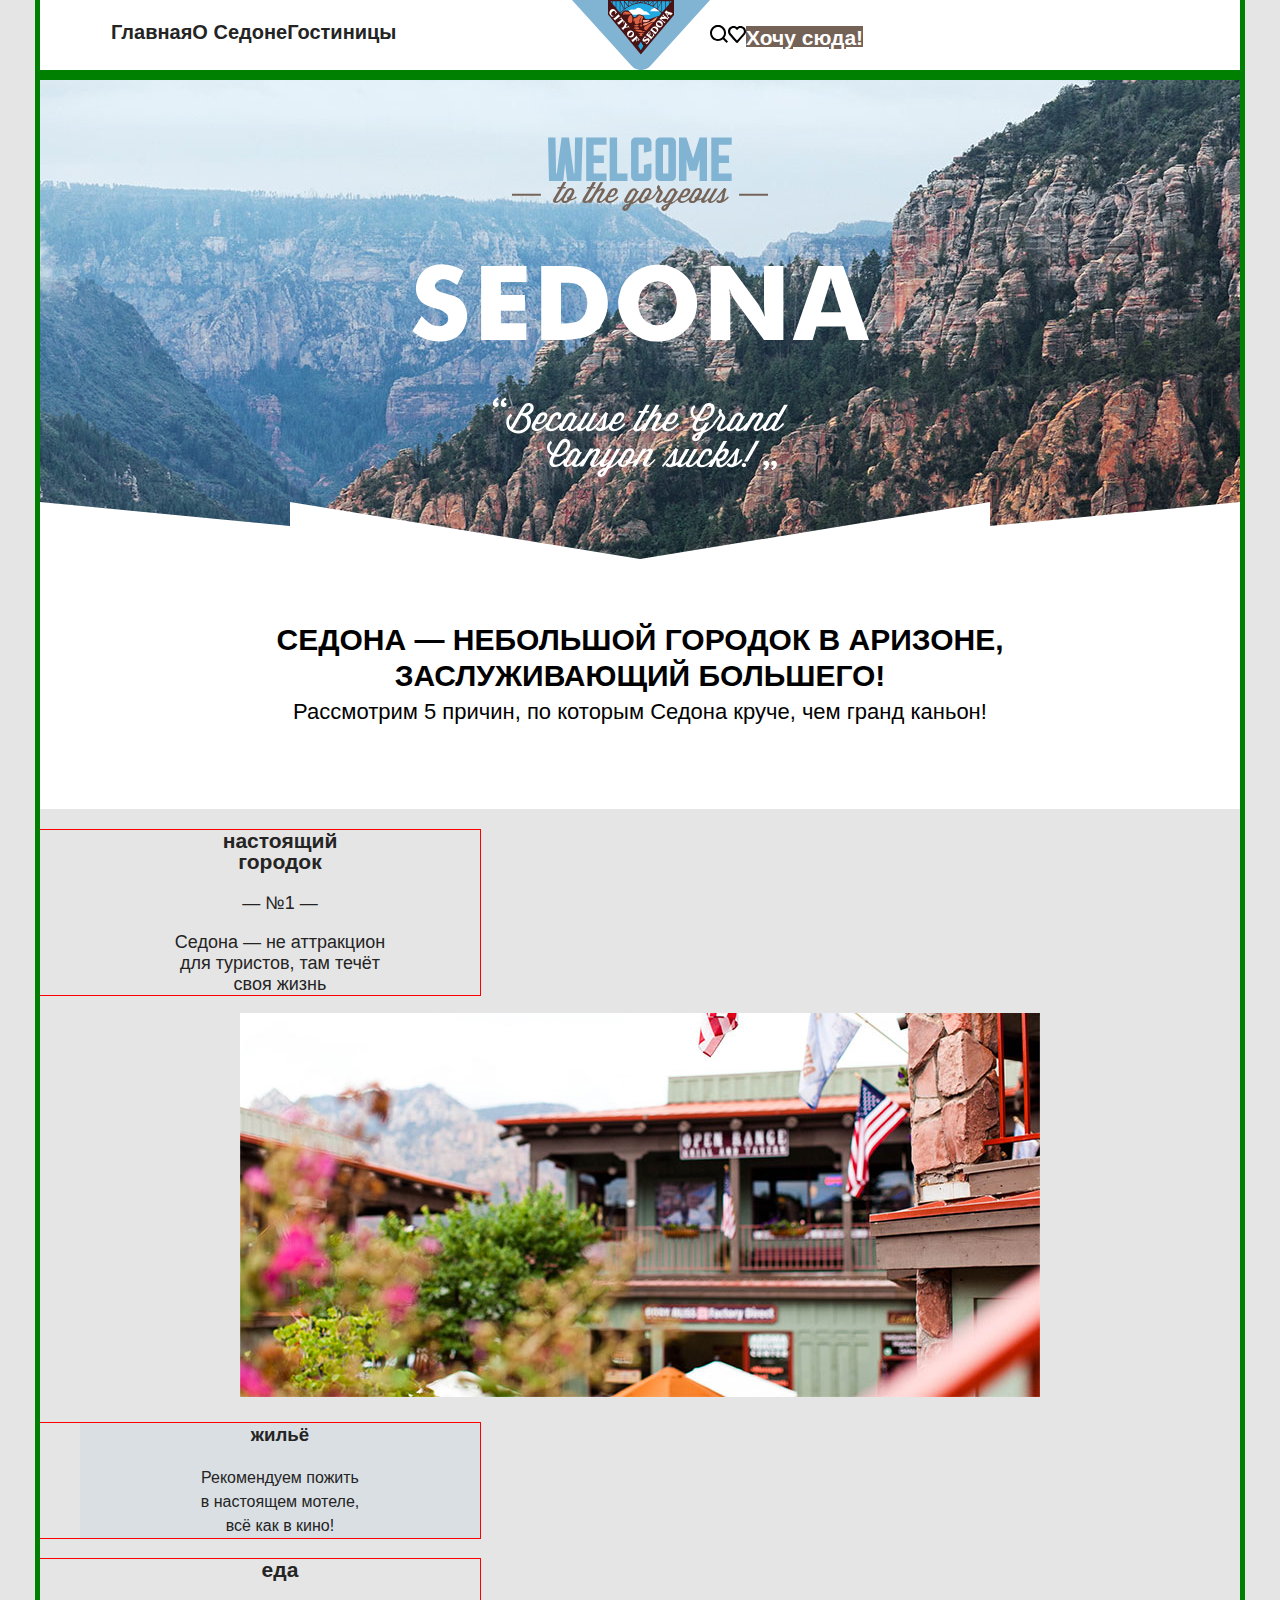
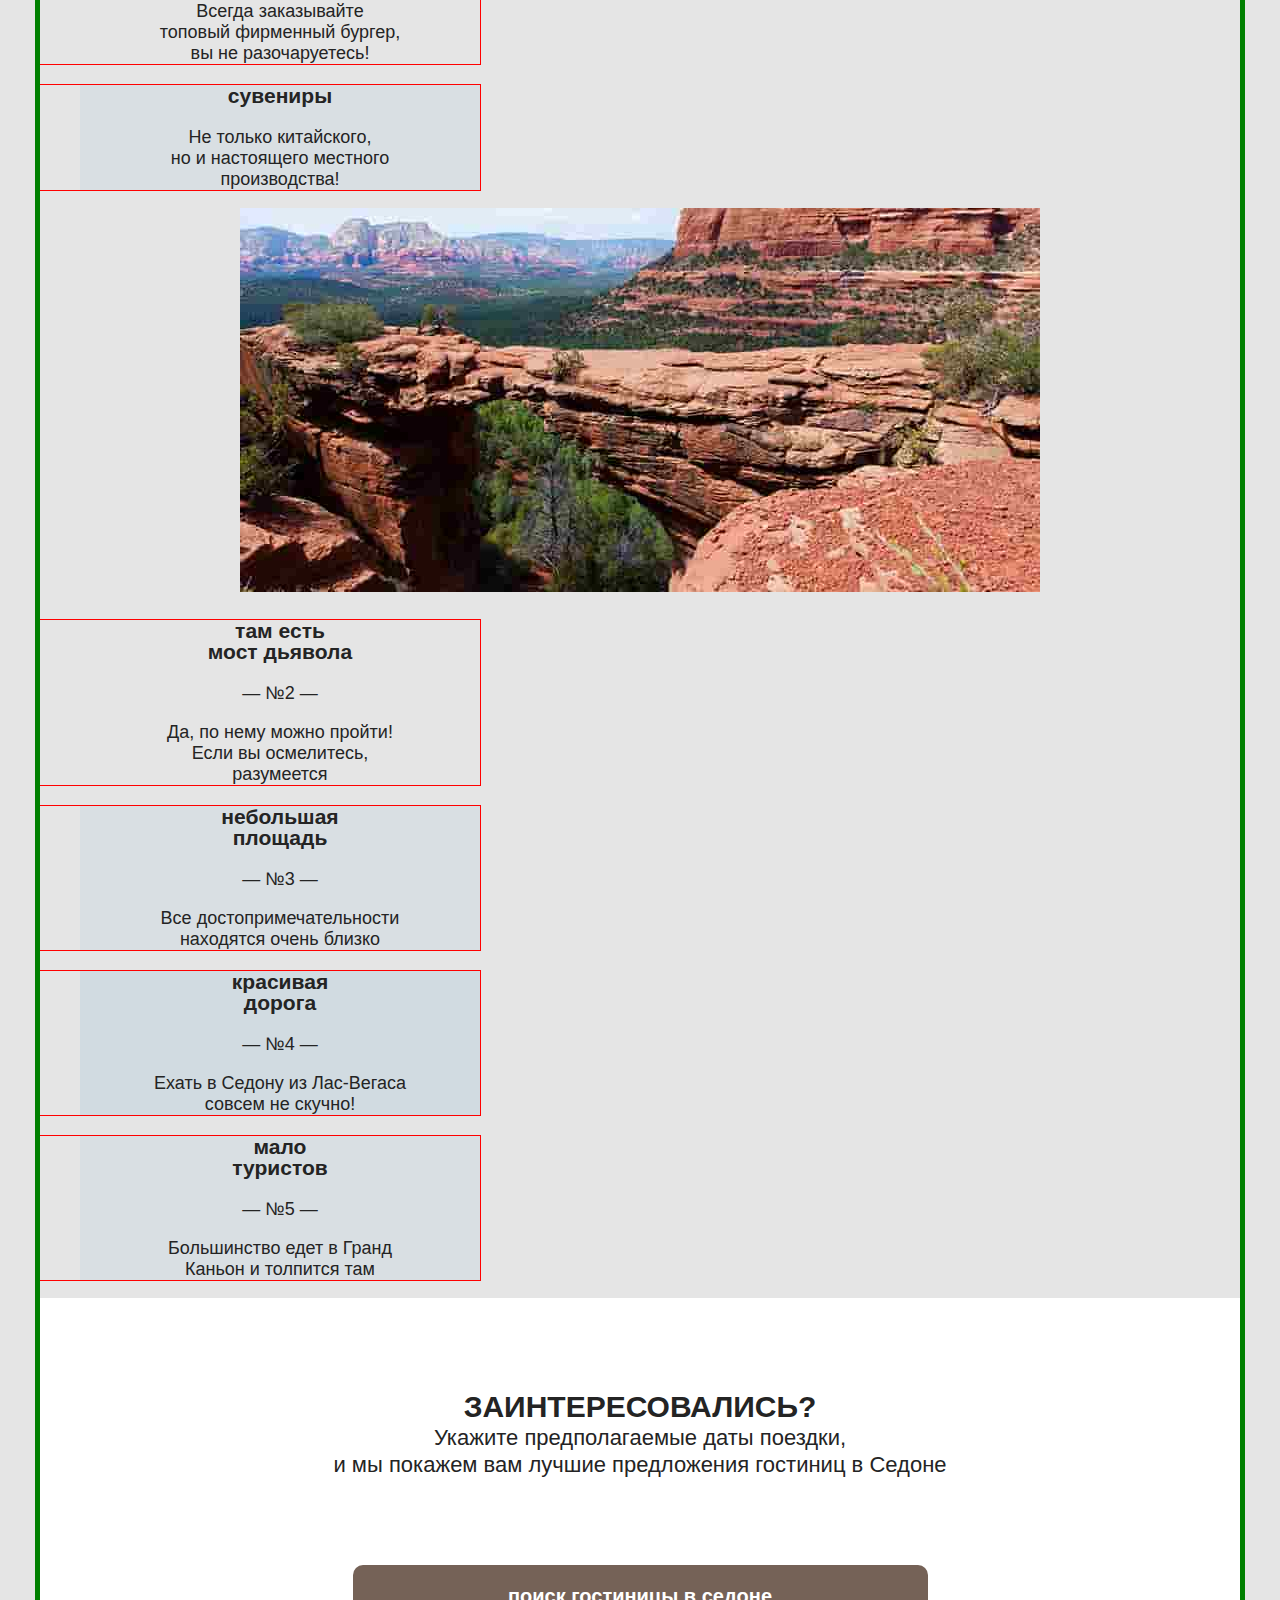
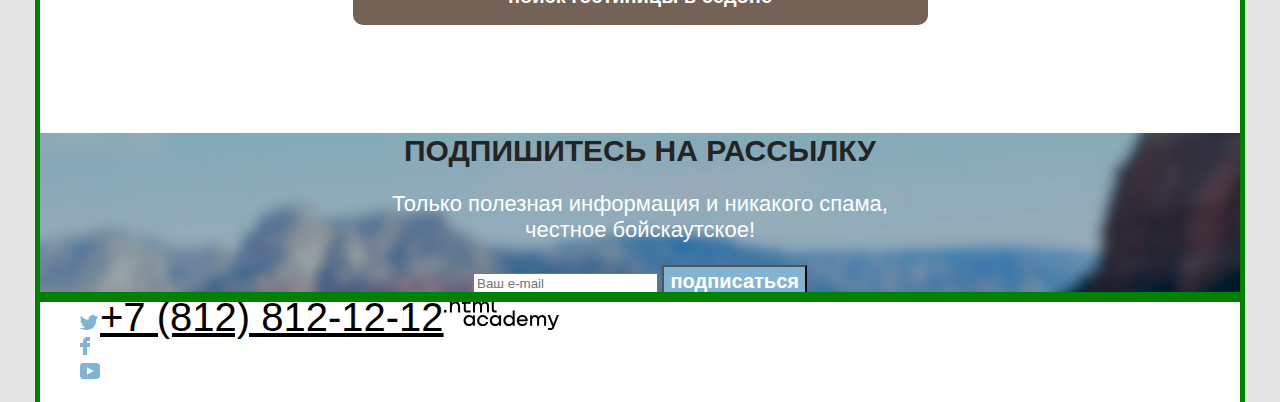
==== index.html @ ffe36593 "исправил замечания, новые вопросы появились" ====
<!DOCTYPE html>
<html lang="ru">
  <head>
    <meta charset="utf-8">
    <title>HTML Academy: Седона</title>
	<link rel="stylesheet" href="styles/styles.css">
  </head>
  <body>
  <div class="wrapper">
    <header class="page-header">
	   <nav class="navigation">
	     <ul class="navigation-list">
		   <li class="navigation-item">
		     <a class="navigation-link navigation-linkcurrent">Главная</a>
		   </li>
		   <li class="navigation-item">
		     <a class="navigation-link" href="#">О Седоне</a>
		   </li>
		   <li class="navigation-item">
		     <a class="navigation-link" href="hotels.html">Гостиницы</a>
		   </li>
		 </ul>
	   
	     <a href="#"><img class="logo" src="images/logo.svg" width="138" height="70" alt="Лотип города Седона"></a><!--логотип-->
	   
	     <ul class="navigation-user">
		   <li class="navigation-item">
		     <a class="navigation-link" href="#">
			   <span class="visuality-hidden">
			     Поиск
			   </span>
               <img src="images/search.svg" width="18" height="18" alt="поиск">			   
			 </a>
		   </li>
		   <li class="navigation-item">
		     <a class="navigation-link" href="#">
			   <span class="visuality-hidden">
			     В избранное
			   </span>
               <img src="images/favourites.svg" width="18" height="17" alt="в избранное">			   
			 </a>
		   </li>
		   <li class="navigation-item ">
		     <a class="button button-nav" href="#">Хочу сюда!</a>
		   </li>
		 </ul>
	   </nav>
	</header>
	</div> 
    <main class="main-index">
	<div class="wrapper">
	
	<h1 class="visuality-hidden">Седона: Достопримечательности, преимущества и условия жизни в городе</h1> 
	
	 <section class="invitation-to-sedona">
	   <h2 class="visuality-hidden">Приглашение</h2>
	   <img class="invitation" src="images/welcome-1.svg" width="188" height="45" alt="">
	   <img class="invitation" src="images/welcome-2.svg" width="256" height="29" alt="">
	   <img class="invitation" src="images/welcome-3.svg" width="457" height="213" alt="">
	   <img class="invitation" src="images/welcome-4.svg" width="1200" height="57" alt="">
	 </section>
	 
	<article class="sedona-info">
	  <h2 class="visuality-hidden">Всё о Седоне</h2>
	  <header class="article-header">
	   <span class="upper-text">Седона — небольшой городок в Аризоне,<br>заслуживающий большего!<br></span>
	   <span class="bottom-text">Рассмотрим 5 причин, по которым Седона круче, чем гранд каньон!</span>
	  </header>  
	   
	   <section class="sedona-info">
	   
	   
	     <ul class="sedona-info-list">
	       <li class="sedona-info-item">
		     <h3 class="sedona-info-title">настоящий<br>городок</h3>
		     <span class="advantages-number">
		       — №1 —
		     </span>
		     <p class="sedona-info-description">
		       Седона — не аттракцион<br> для туристов, там течёт<br>своя жизнь 
		     </p>
		   </li>
		 </ul>
	   
	   <img class="img-main" src="images/sedona-town.jpg" width="800" height="384" alt="Кафе в городке">
       
		 <ul class="sedona-info-list">
		   <li class="sedona-info-iten background-1">
		     <h3 class="sedona-info-title">жильё</h3>
		     <p class="sedona-info-description">
		       Рекомендуем пожить<br> в настоящем мотеле,<br> всё как в кино!
		     </p>
		   </li>
		 </ul>
		 <ul class="sedona-info-list">
		   <li class="sedona-info-item">
		     <h3 class="sedona-info-title">еда</h3>
		     <p class="sedona-info-description">
		       Всегда заказывайте<br> топовый фирменный бургер,<br> вы не разочаруетесь!
		     </p>
		   </li>
	   </ul>
       <ul class="sedona-info-list">	   
		   <li class="sedona-info-item background-1">
		     <h3 class="sedona-info-title">сувениры</h3>
		     <p class="sedona-info-description">
		      Не только китайского,<br>но и настоящего местного<br> производства!  
		     </p>
		   </li>
		</ul>
		
	     <img class="img-main" src="images/bridge.jpg" width="800" height="384" alt="Мост дьявола">
		 
         <ul class="sedona-info-list width-foto">	   
           <li class="sedona-info-item">
		     <h3 class="sedona-info-title">там есть<br>мост дьявола</h3>
		     <span class="advantages-number">
		       — №2 —
		     </span>
		     <p class="sedona-info-description">
		       Да, по нему можно пройти!<br> Если вы осмелитесь,<br> разумеется
		     </p>
		   </li>
		</ul>
        <ul class="sedona-info-list">		
           <li class="sedona-info-item background-1">
		     <h3 class="sedona-info-title">небольшая<br>площадь</h3>
		     <span class="advantages-number">
		       — №3 —
		     </span>
		     <p class="sedona-info-description">
		       Все достопримечательности<br> находятся очень близко
		     </p>
		   </li>
		</ul>
        <ul class="sedona-info-list">		
           <li class="sedona-info-item background-2">
		     <h3 class="sedona-info-title">красивая<br>дорога</h3>
		     <span class="advantages-number">
		       — №4 —
		     </span>
		     <p class="sedona-info-description">
		       Ехать в Седону из Лас-Вегаса<br> совсем не скучно!
		     </p>
		   </li>
		</ul> 
        <ul class="sedona-info-list">		
           <li class="sedona-info-item background-1">
		     <h3 class="sedona-info-title">мало<br>туристов</h3>
		     <span class="advantages-number">
		       — №5 —
		     </span>
		     <p class="sedona-info-description">
		       Большинство едет в Гранд<br> Каньон и толпится там
		     </p>
		   </li>
	     </ul>
	   </section>
	</article> 
	
	 <section class="hotels">
	    <h2 class="visuality-hidden">Гостиницы</h2>
		<span class="hotels-title upper-text">заинтересовались?<br></span>
		<span class="hotels-description">
		  Укажите предполагаемые даты поездки,<br>и мы покажем вам лучшие предложения гостиниц в Седоне
        </span>
		<a class="button button-hotels" href="hotels.html">поиск гостиницы в седоне</a>
      </section>
	  
      <section class="mailing">
	    <h2 class="visuality-hidden">Предложение рассылки</h2>
		<span class="upper-text">подпишитесь на рассылку</span>
		<p class="bottom-text-mailing">
		  Только полезная информация и никакого спама,<br>честное бойскаутское!
        </p>
		  <form class="e-mail" action="https://echo.htmlacademy,ru/" method="post">
		    <input type="email" name="mail" placeholder="Ваш e-mail">
			<button class="button button-mailing" type="submit">подписаться</button>
		  </form>
      </section>
	</div>  
	</main>
	<div class="wrapper">
	<footer class="page-footer">
	
	  <section class="footer-social">
	    <h2 class="visuality-hidden">Социальные сети</h2>
	    <ul class="footer-social-list">
		  <li class="footer-social-item">
		    <a class="button-social" href="#">
			  <span class="visuality-hidden">Твиттер</span>
			  <img src="images/icon-twitter.svg" width="18" height="15" alt="логотип твиттер">
			</a>
		  <li class="footer-social-item">
		    <a class="button-social" href="#">
			  <span class="visuality-hidden">Фейсбук</span>
			  <img src="images/icon-fasebook.svg" width="10" height="18" alt="логотип твиттер">
			</a>
		  <li class="footer-social-item">
		    <a class="button-social" href="#">
			  <span class="visuality-hidden">Ютюб</span>
			  <img src="images/icon-youtube.svg" width="20" height="16" alt="логотип ютюб">
			</a>
		  </li>
		</ul>
	  </section>
	  
	  <section class="footer-contacts">
	  <h2 class="visuality-hidden">Контактный телефон</h2>
	    <address class="footer-contacts-phonee">
          <a class="contact-tel" href="tel:+78128121212">+7 (812) 812-12-12</a>
        </address> 		  
	  </section>
	  
	  <section class="footer-logo">
	    <h2 class="visuality-hidden">Разработчик сайта</h2>
		<a class="htmlacademy-link" href="https://htmlacademy.ru">
          <img class="footer-logo" src="images/icon-htmlacademy.svg" width="115" height="33" alt="логотип разработчика сайта">
       </a> 		  
	  </section>
	</footer>
	</div>
  </body>
</html>
---- styles/styles.css ----
@font-face {
  font-family: "PT Sans";
  font-style: normal;
  font-weight: 400;
  src: url("fonts/pt-sans-regular.woff2") format("woff2");
  font-display: swap;
}

@font-face {
  font-family: "PT Sans";
  font-style: normal;
  font-weight: 700;
  src: url("fonts/pt-sans-bold.woff2") format("woff2");
  font-display: swap;
}

@font-face {
  font-family: "PT Sans";
  font-style: italic;
  font-weight: 400;
  src: url("fonts/pt-sans-italic.woff2") format("woff2");
}

@font-face {
  font-family: "PT Sans";
  font-style: italic;
  font-weight: 700;
  src: url("fonts/pt-sans-bold-italic.woff2") format("woff2");
  font-display: swap;
}

/* PT Sans Narrow */
@font-face {
  font-family: "PT Sans Narrow";
  font-style: normal;
  font-weight: 700;
  src: url("fonts/pt-sans-narrow-bold.woff2") format("woff2");
  font-display: swap;
}

body {
  margin: 0;	
  font-family: "PT Sans", sans-serif;
  font-size: 16px;
  line-height: 24px;
  color: #242424;
  background-color: #E5E5E5;
}
.visuality-hidden {
	position: absolute;
	width: 1px;
	height: 1px;
	margin: -1px;
	padding: 0;
	border: 0;
	clip: rect(0 0 0 0);
	overflow: hidden;
}
.wrapper {
	width: 1200px;
	margin: 0 auto;
	outline: 5px solid green;
}
.button {
	color: #ffffff;
	background-color: #756257;
	font-weight: 700;
}
.button-nav {
	font-size: 21px;
	line-height: 21px;
	background-color: #756257;
	}
.button-hotels {
	font-size: 20px;
	line-height: 36px;
	background-color: #756257;
	display: block;
	width: 575px;
	height: 30px;
	padding-top: 13px;
	padding-bottom: 17px;
	margin: 0 auto;
	margin-top: 86px;
	text-decoration: none;
	border-radius: 10px;
	
}
.button-mailing {
	font-size: 20px;
	line-height: 26px;
	background-color: #83B3D3;
}
ul {
	list-style: none;/*это пока временно*/
}
/*хедер*/
.page-header  {
	background-color: #ffffff;
}
.navigation {
	display: flex;
	max-width: 1200px;
	margin: 0 auto;
}
.navigation-list {
	width: 310px;
	margin: 0;
	padding: 0;
	display: flex;
	padding-top: 19px;
	padding-bottom: 20px;
	margin-left: 71px;
}
.navigation-user {
	width: 275px;
	margin: 0;
	padding: 0;
	display: flex;
	padding-top: 23px;
	padding-bottom: 24px;
	margin-right: 72px;/*всё равно реакции нет*/
}
.navigation-link {  /* на эти стили нет реакции??! */         
	display: block;
	font-size: 20px;
	line-height: 26px;
	font-weight: 700;
	color: inherit;
	text-decoration: none;
}
.logo {
	display: block;
	margin-left: 151px;
}

/*main-index*/
.invitation {
	display: block;
	margin: 0 auto;
}
.article-header {
	background-color: #ffffff;
	color: #000000;
	padding-bottom: 79px;
	padding-top: 63px;
}

.index,
 .page-footer {
	background-color: #ffffff;
}
.upper-text {
	font-size: 30px;
	line-height: 36px;
	font-weight: 700;
	text-transform: uppercase;
}
.bottom-text {
	font-size: 22px;
	line-height: 36px;
}
.invitation-to-sedona {
	width:1200px;
	padding-top: 51px;
	background-image: url("../images/welcome-background.jpg");
	background-size: 1200px 485px;
	background-repeat: no-repeat;
}
.invitation-to-sedona img:first-child {
	margin-top: 51px;
}
.invitation-to-sedona img:nth-child(2) {
	margin-top: 11px;
}

.invitation-to-sedona img:nth-child(3) {
	margin-bottom: 53px;
}

.invitation-to-sedona img:last-child {
	margin-top: 25px;
}

.sedona-info,
.hotels,
.mailing {
	text-align: center;
}
/*преимущества*/
.sedona-info-list {
	width: 400px;
	outline: 1px solid red;
}
.with-foto	{
	color: #ffffff;
	background-color: #83B3D3;
}
.background-1 {
	background-color: rgba(131, 179, 211, 0.12);
}
.background-2 {
	background-color: rgba(131, 179, 211, 0.2);
}
.sedona-info-item {
	font-size: 18px;
	line-height: 21px;
}
.sedona-info-list {
	width: 400px;
}
.hotels {
	background-color: #ffffff;
	padding-top: 91px;
	padding-bottom: 108px;
}

/*вторая страницв    -  гостиницы*/

.page-header {
	font-size: 24px;
	line-height: 28px;
	font-weight: 700;
}
.hotels-description {
	font-size: 22px;
	line-height: 26px;
}
.button-hotels {
	font-size: 20px;
	line-height: 36px;
	color: #ffffff;
}
.bottom-text-mailing {
	font-size: 22px;
	line-height: 26px;
	color: #ffffff;
}
.mailing {
	background-image: url("../images/nature.jpg");
	background-size: 1200px auto;
	background-repeat: no-repeat;
}

/*main-hotels*/
.main-hotels {
	background-color: #ffffff;
}
.choice {
	color: #ffffff;
	background-image: url("../images/hotels-background.jpg");
	background-size: 100%;
	background-repeat: no-repeat;
}
.page-title-hotels {
	font-size: 60px;
	line-height: 77px;
	font-weight: 700;
}
.breadrumbs-link {
	font-size: 16px;
	line-height: 21px;
	color: inherit;
}

/*футер*/

.page-footer {
	display: flex;
	margin: 0 auto;
	outline: 1px solid red;
	box-sizing: border-box;
}

.footer-contacts-phonee {
	font-size: 40px;
	line-height: 40px;
	font-style: normal;
}
.contact-tel {
	color: #000000;
}
.breadrumbs-text {
	font-size: 16px;
	line-height: 21px;
}
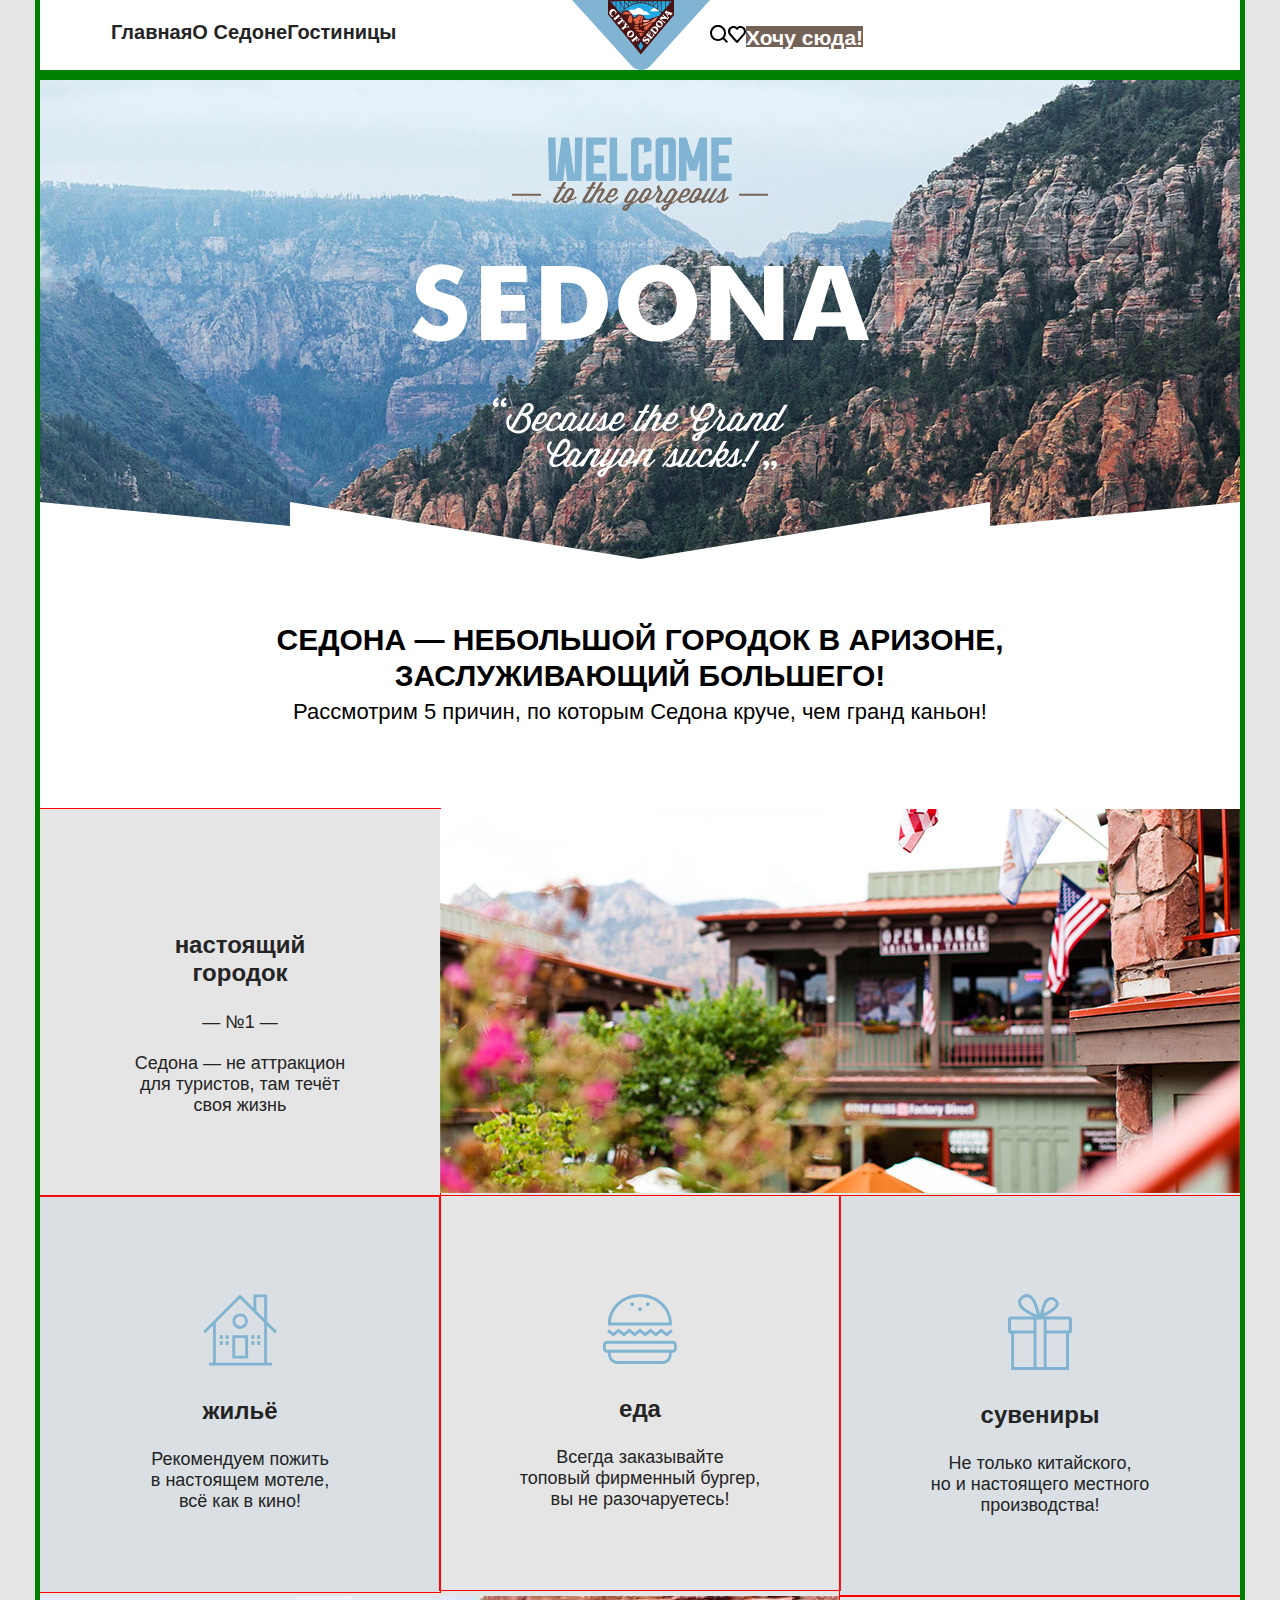
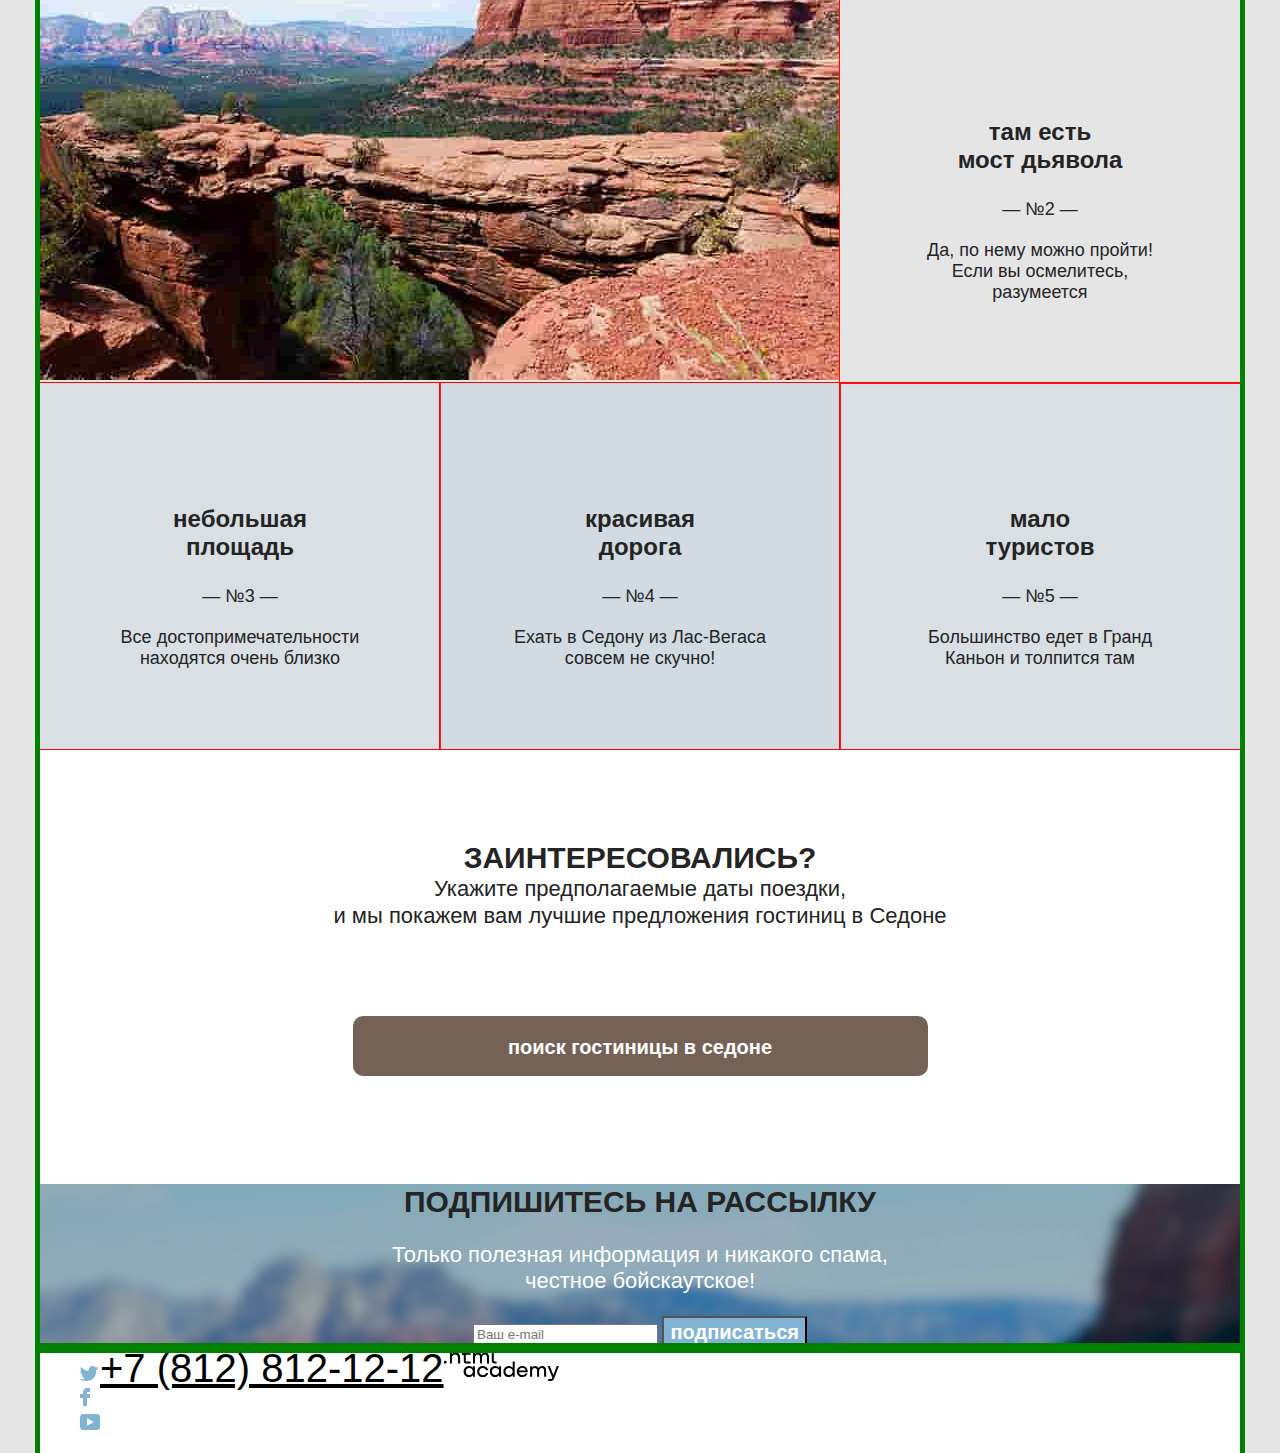
==== commit faf1f681: "статья о Седоне закончил" ====
--- a/index.html
+++ b/index.html
@@ -60,7 +60,7 @@
 	   <img class="invitation" src="images/welcome-4.svg" width="1200" height="57" alt="">
 	 </section>
 	 
-	<article class="sedona-info">
+	<article class="sedona">
 	  <h2 class="visuality-hidden">Всё о Седоне</h2>
 	  <header class="article-header">
 	   <span class="upper-text">Седона — небольшой городок в Аризоне,<br>заслуживающий большего!<br></span>
@@ -85,7 +85,8 @@
 	   <img class="img-main" src="images/sedona-town.jpg" width="800" height="384" alt="Кафе в городке">
        
 		 <ul class="sedona-info-list">
-		   <li class="sedona-info-iten background-1">
+		   <li class="sedona-info-item background-1">
+		   <img src="images/housing.svg" width="74" height="72" alt="жильё">
 		     <h3 class="sedona-info-title">жильё</h3>
 		     <p class="sedona-info-description">
 		       Рекомендуем пожить<br> в настоящем мотеле,<br> всё как в кино!
@@ -94,6 +95,7 @@
 		 </ul>
 		 <ul class="sedona-info-list">
 		   <li class="sedona-info-item">
+		   <img src="images/meal.svg" width="74" height="70" alt="еда">
 		     <h3 class="sedona-info-title">еда</h3>
 		     <p class="sedona-info-description">
 		       Всегда заказывайте<br> топовый фирменный бургер,<br> вы не разочаруетесь!
@@ -102,6 +104,7 @@
 	   </ul>
        <ul class="sedona-info-list">	   
 		   <li class="sedona-info-item background-1">
+		   <img src="images/souvenirs.svg" width="64" height="76" alt="сувениры">
 		     <h3 class="sedona-info-title">сувениры</h3>
 		     <p class="sedona-info-description">
 		      Не только китайского,<br>но и настоящего местного<br> производства!  
--- a/styles/styles.css
+++ b/styles/styles.css
@@ -181,17 +181,24 @@
 .invitation-to-sedona img:last-child {
 	margin-top: 25px;
 }
-
+.sedona-info {
+	display: flex;
+	flex-wrap: wrap;
+}
+.sedona-info-list {
+	padding: 0;
+	margin: 0;
+}
+i.img-main {
+	display: block;
+}
+.sedona,
 .sedona-info,
 .hotels,
 .mailing {
 	text-align: center;
 }
 /*преимущества*/
-.sedona-info-list {
-	width: 400px;
-	outline: 1px solid red;
-}
 .with-foto	{
 	color: #ffffff;
 	background-color: #83B3D3;
@@ -203,11 +210,21 @@
 	background-color: rgba(131, 179, 211, 0.2);
 }
 .sedona-info-item {
+	width: 400px;
+	padding-top: 98px;
+	padding-bottom: 62px;
+	outline: 1px solid red;
+}
+.sedona-info-title {
+	font-weight: 700;
+	font-size: 24px;
+	line-height: 28px;
+}
+.sedona-info-description, 
+.advantages-number {
+	font-weight: 400;
 	font-size: 18px;
 	line-height: 21px;
-}
-.sedona-info-list {
-	width: 400px;
 }
 .hotels {
 	background-color: #ffffff;
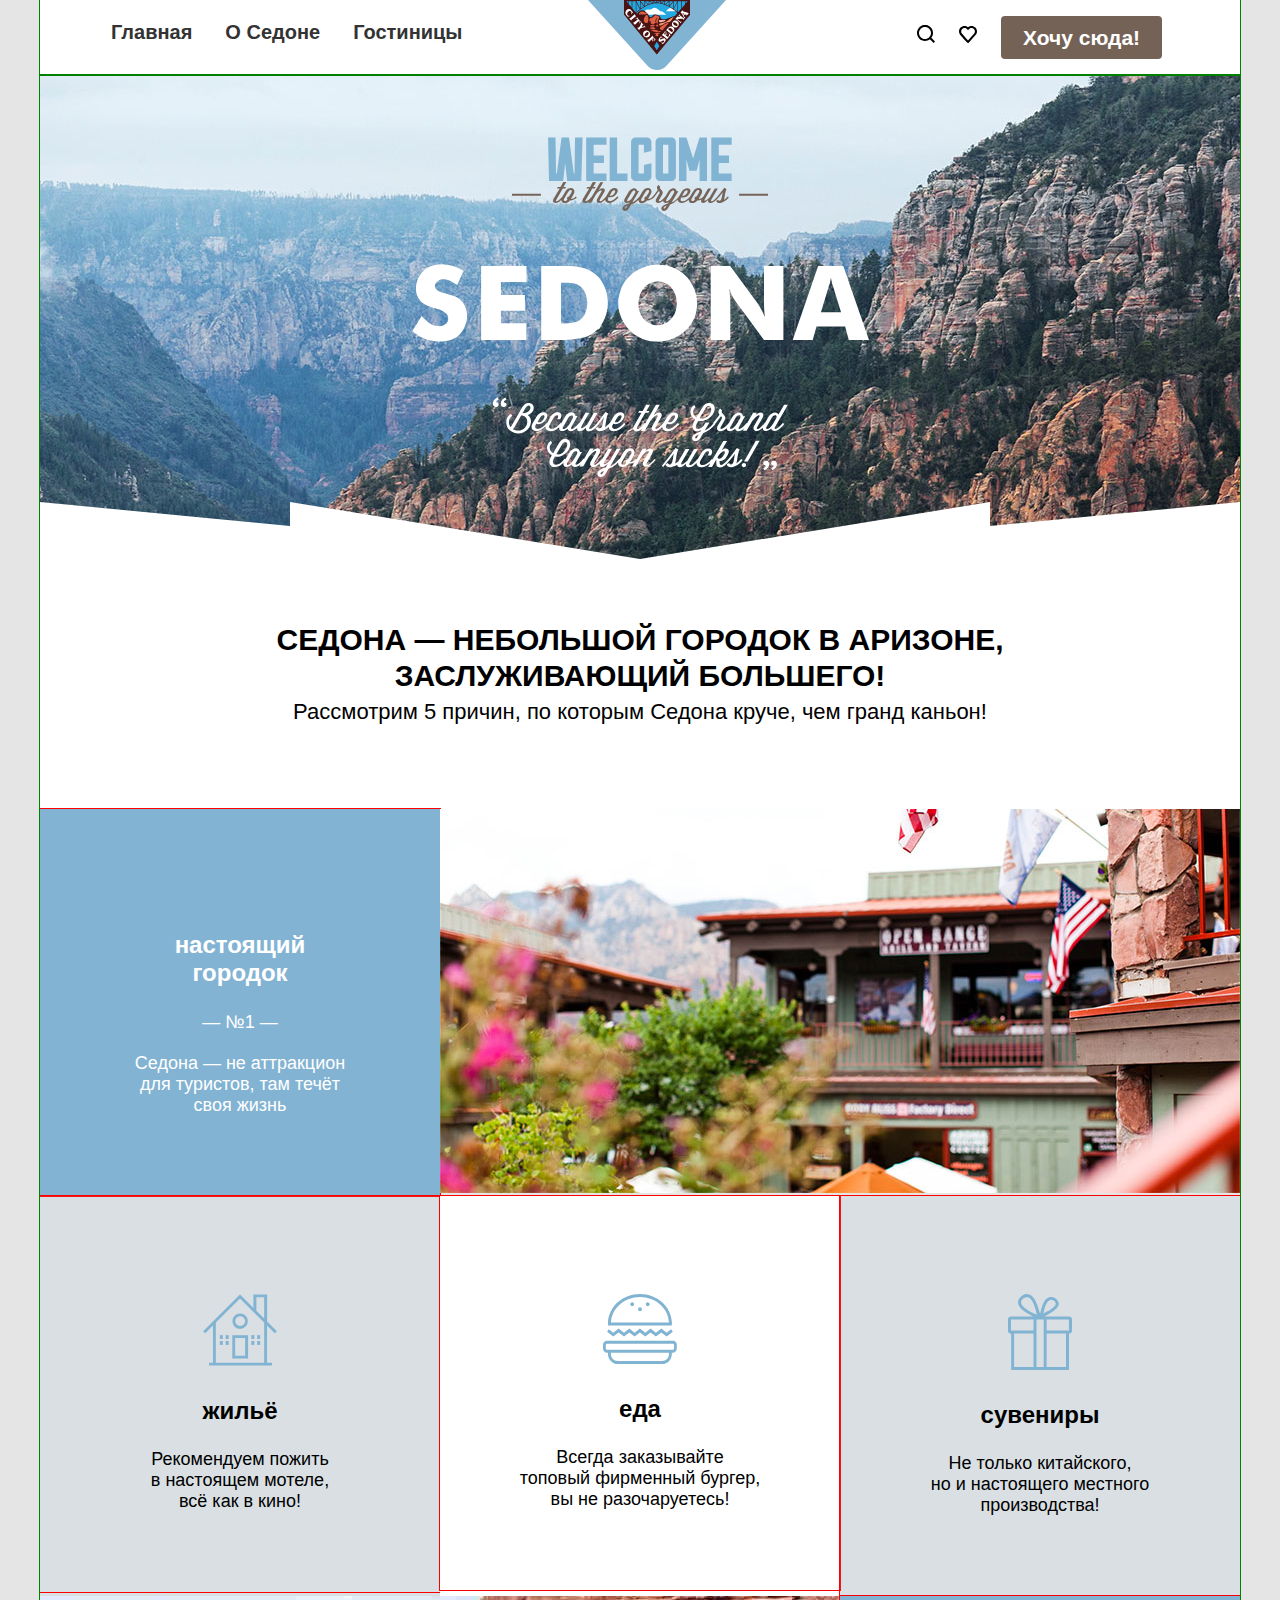
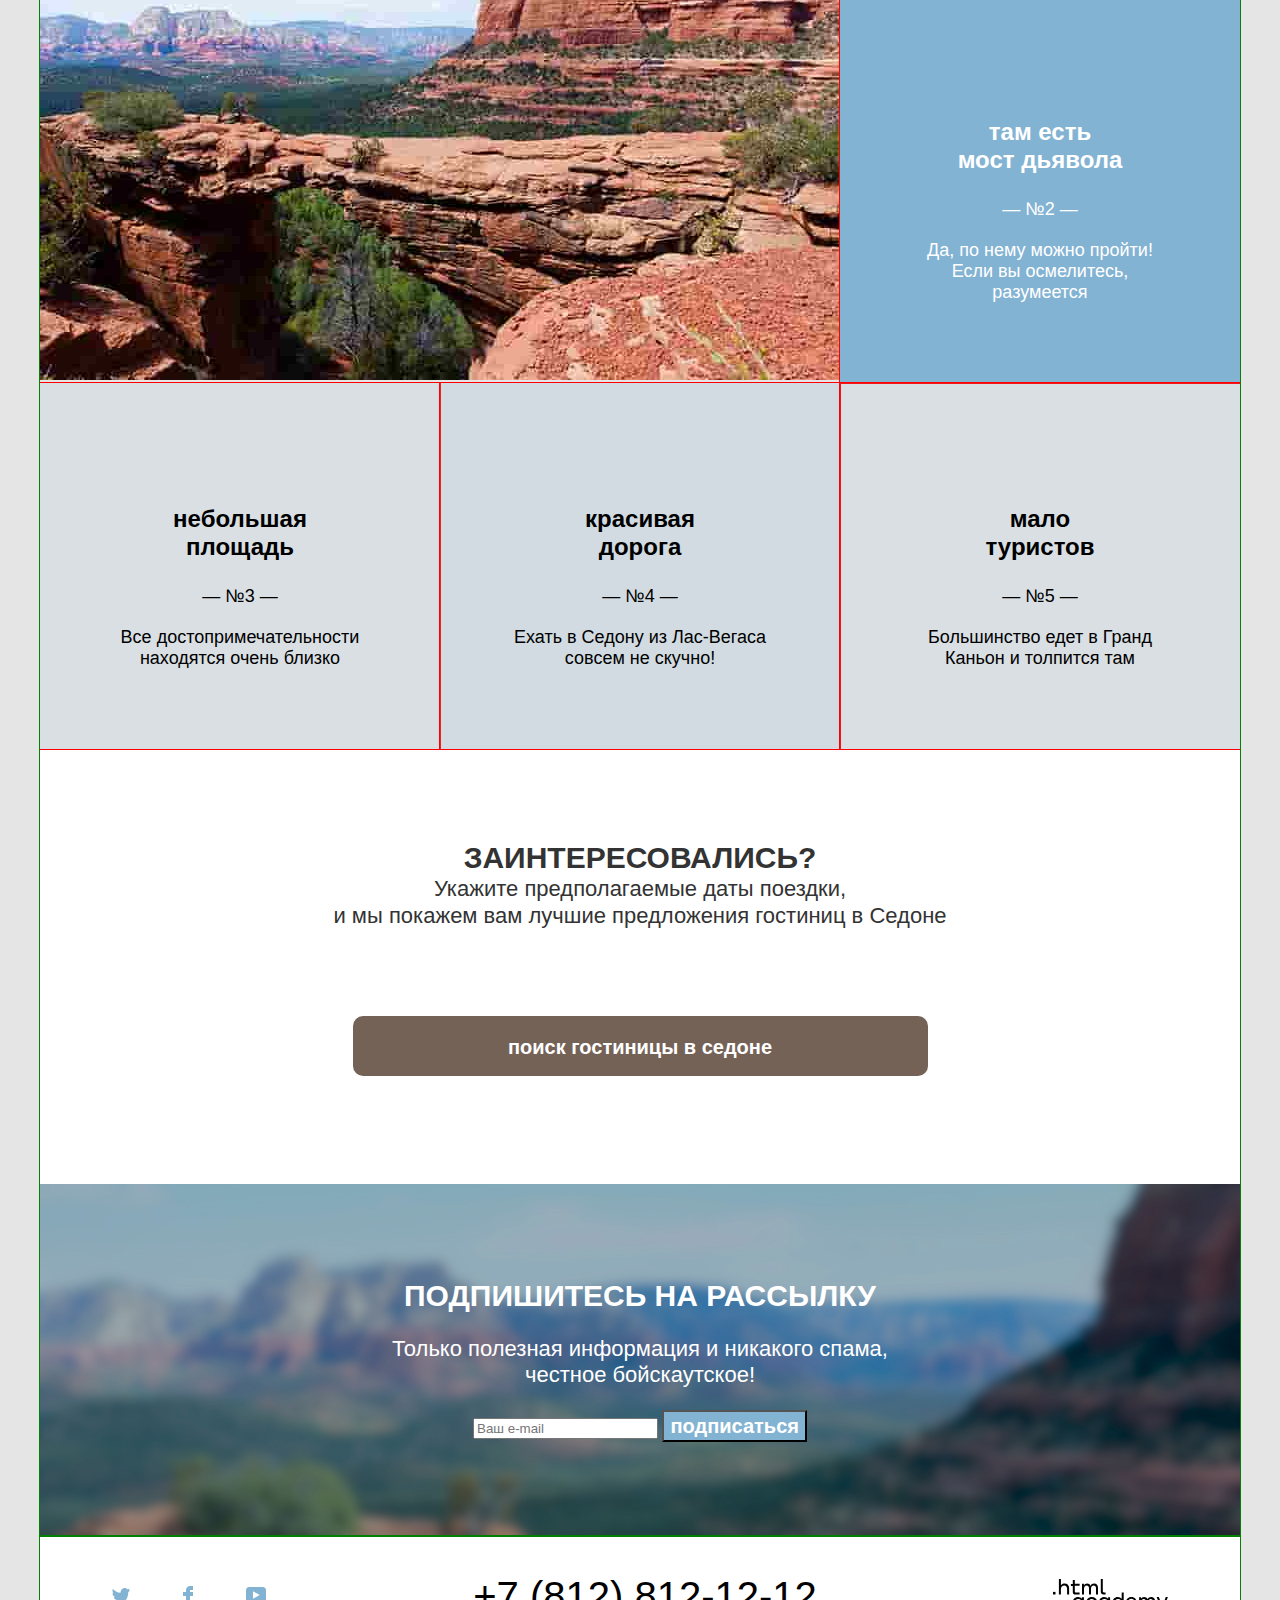
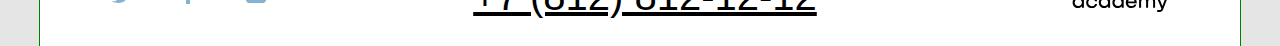
==== commit e24d6d40: "очередное ДЗ - сделал хедер, футер, и по мелочам" ====
--- a/index.html
+++ b/index.html
@@ -14,7 +14,7 @@
 		     <a class="navigation-link navigation-linkcurrent">Главная</a>
 		   </li>
 		   <li class="navigation-item">
-		     <a class="navigation-link" href="#">О Седоне</a>
+		     <a class="navigation-link" href="#">О&nbsp;Седоне</a>
 		   </li>
 		   <li class="navigation-item">
 		     <a class="navigation-link" href="hotels.html">Гостиницы</a>
@@ -24,7 +24,7 @@
 	     <a href="#"><img class="logo" src="images/logo.svg" width="138" height="70" alt="Лотип города Седона"></a><!--логотип-->
 	   
 	     <ul class="navigation-user">
-		   <li class="navigation-item">
+		   <li class="navigation-item-user">
 		     <a class="navigation-link" href="#">
 			   <span class="visuality-hidden">
 			     Поиск
@@ -32,7 +32,7 @@
                <img src="images/search.svg" width="18" height="18" alt="поиск">			   
 			 </a>
 		   </li>
-		   <li class="navigation-item">
+		   <li class="navigation-item-user">
 		     <a class="navigation-link" href="#">
 			   <span class="visuality-hidden">
 			     В избранное
@@ -40,7 +40,7 @@
                <img src="images/favourites.svg" width="18" height="17" alt="в избранное">			   
 			 </a>
 		   </li>
-		   <li class="navigation-item ">
+		   <li class="navigation-item-user ">
 		     <a class="button button-nav" href="#">Хочу сюда!</a>
 		   </li>
 		 </ul>
@@ -194,11 +194,13 @@
 			  <span class="visuality-hidden">Твиттер</span>
 			  <img src="images/icon-twitter.svg" width="18" height="15" alt="логотип твиттер">
 			</a>
+		  </li>	
 		  <li class="footer-social-item">
 		    <a class="button-social" href="#">
 			  <span class="visuality-hidden">Фейсбук</span>
 			  <img src="images/icon-fasebook.svg" width="10" height="18" alt="логотип твиттер">
 			</a>
+		  </li>	
 		  <li class="footer-social-item">
 		    <a class="button-social" href="#">
 			  <span class="visuality-hidden">Ютюб</span>
@@ -218,7 +220,7 @@
 	  <section class="footer-logo">
 	    <h2 class="visuality-hidden">Разработчик сайта</h2>
 		<a class="htmlacademy-link" href="https://htmlacademy.ru">
-          <img class="footer-logo" src="images/icon-htmlacademy.svg" width="115" height="33" alt="логотип разработчика сайта">
+          <img class="footer-logo-img" src="images/icon-htmlacademy.svg" width="115" height="33" alt="логотип разработчика сайта">
        </a> 		  
 	  </section>
 	</footer>
--- a/styles/styles.css
+++ b/styles/styles.css
@@ -43,8 +43,8 @@
   font-family: "PT Sans", sans-serif;
   font-size: 16px;
   line-height: 24px;
-  color: #242424;
-  background-color: #E5E5E5;
+  color: #333333;
+  background-color: #E5E5E5; /*разобраться с думя волосами и с градиентом! */
 }
 .visuality-hidden {
 	position: absolute;
@@ -59,7 +59,7 @@
 .wrapper {
 	width: 1200px;
 	margin: 0 auto;
-	outline: 5px solid green;
+	outline: 1px solid green; /*временно*/
 }
 .button {
 	color: #ffffff;
@@ -67,9 +67,14 @@
 	font-weight: 700;
 }
 .button-nav {
+	width: 160px;
+	height:18px;
 	font-size: 21px;
 	line-height: 21px;
 	background-color: #756257;
+	border-radius: 4px;
+	text-decoration: none;
+	padding: 10px 22px;;
 	}
 .button-hotels {
 	font-size: 20px;
@@ -100,8 +105,7 @@
 }
 .navigation {
 	display: flex;
-	max-width: 1200px;
-	margin: 0 auto;
+	justify-content: space-between;
 }
 .navigation-list {
 	width: 310px;
@@ -112,6 +116,12 @@
 	padding-bottom: 20px;
 	margin-left: 71px;
 }
+.navigation-item {
+	margin-right: 33px;
+}
+.navigation-item-user {
+	margin-left: 24px;
+}
 .navigation-user {
 	width: 275px;
 	margin: 0;
@@ -119,9 +129,9 @@
 	display: flex;
 	padding-top: 23px;
 	padding-bottom: 24px;
-	margin-right: 72px;/*всё равно реакции нет*/
-}
-.navigation-link {  /* на эти стили нет реакции??! */         
+	margin-right: 72px;
+}
+.navigation-link {          
 	display: block;
 	font-size: 20px;
 	line-height: 26px;
@@ -131,7 +141,7 @@
 }
 .logo {
 	display: block;
-	margin-left: 151px;
+	margin: 0 auto;
 }
 
 /*main-index*/
@@ -185,6 +195,28 @@
 	display: flex;
 	flex-wrap: wrap;
 }
+.sedona-info ul:nth-child(1),
+.sedona-info ul:nth-child(7) {
+	color: #ffffff;
+	background-color: #83B3D3;
+}
+.sedona-info ul:nth-child(4) {
+	color: #000000;
+	background-color: #ffffff;
+}
+
+.sedona-info ul:nth-child(3),
+.sedona-info ul:nth-child(5),
+.sedona-info ul:nth-child(8), 
+.sedona-info ul:nth-child(10) {
+	color: #000000;
+	background-color: rgba(131, 179, 211, 0.12);
+}
+.sedona-info ul:nth-child(9) {
+	color: #000000;
+	background-color: rgba(131, 179, 211, 0.2);
+}
+
 .sedona-info-list {
 	padding: 0;
 	margin: 0;
@@ -199,20 +231,10 @@
 	text-align: center;
 }
 /*преимущества*/
-.with-foto	{
-	color: #ffffff;
-	background-color: #83B3D3;
-}
-.background-1 {
-	background-color: rgba(131, 179, 211, 0.12);
-}
-.background-2 {
-	background-color: rgba(131, 179, 211, 0.2);
-}
 .sedona-info-item {
 	width: 400px;
 	padding-top: 98px;
-	padding-bottom: 62px;
+	padding-bottom: 62px; /*тут помаеету д быть 77, но при этом ломается???*/
 	outline: 1px solid red;
 }
 .sedona-info-title {
@@ -231,6 +253,10 @@
 	padding-top: 91px;
 	padding-bottom: 108px;
 }
+.mailing {
+	padding: 94px 0;
+	color: #ffffff;
+}
 
 /*вторая страницв    -  гостиницы*/
 
@@ -284,19 +310,37 @@
 
 .page-footer {
 	display: flex;
-	margin: 0 auto;
-	outline: 1px solid red;
-	box-sizing: border-box;
+	justify-content: space-between;
+	padding-left: 72px;
+	padding-right: 72px;
+}
+.footer-social-list {
+	padding: 0;
+	margin: 0;
+	display: flex;
+	padding-top: 50px;
+	
+}
+.footer-social-item {
+	margin-right: 53px;
 }
 
 .footer-contacts-phonee {
 	font-size: 40px;
 	line-height: 40px;
 	font-style: normal;
+	padding-top: 40px;
+	padding-bottom: 30px;
+	margin-right: 82px;
 }
 .contact-tel {
 	color: #000000;
 }
+.htmlacademy-link {
+	display: block;
+	padding-top: 43px;
+}
+
 .breadrumbs-text {
 	font-size: 16px;
 	line-height: 21px;
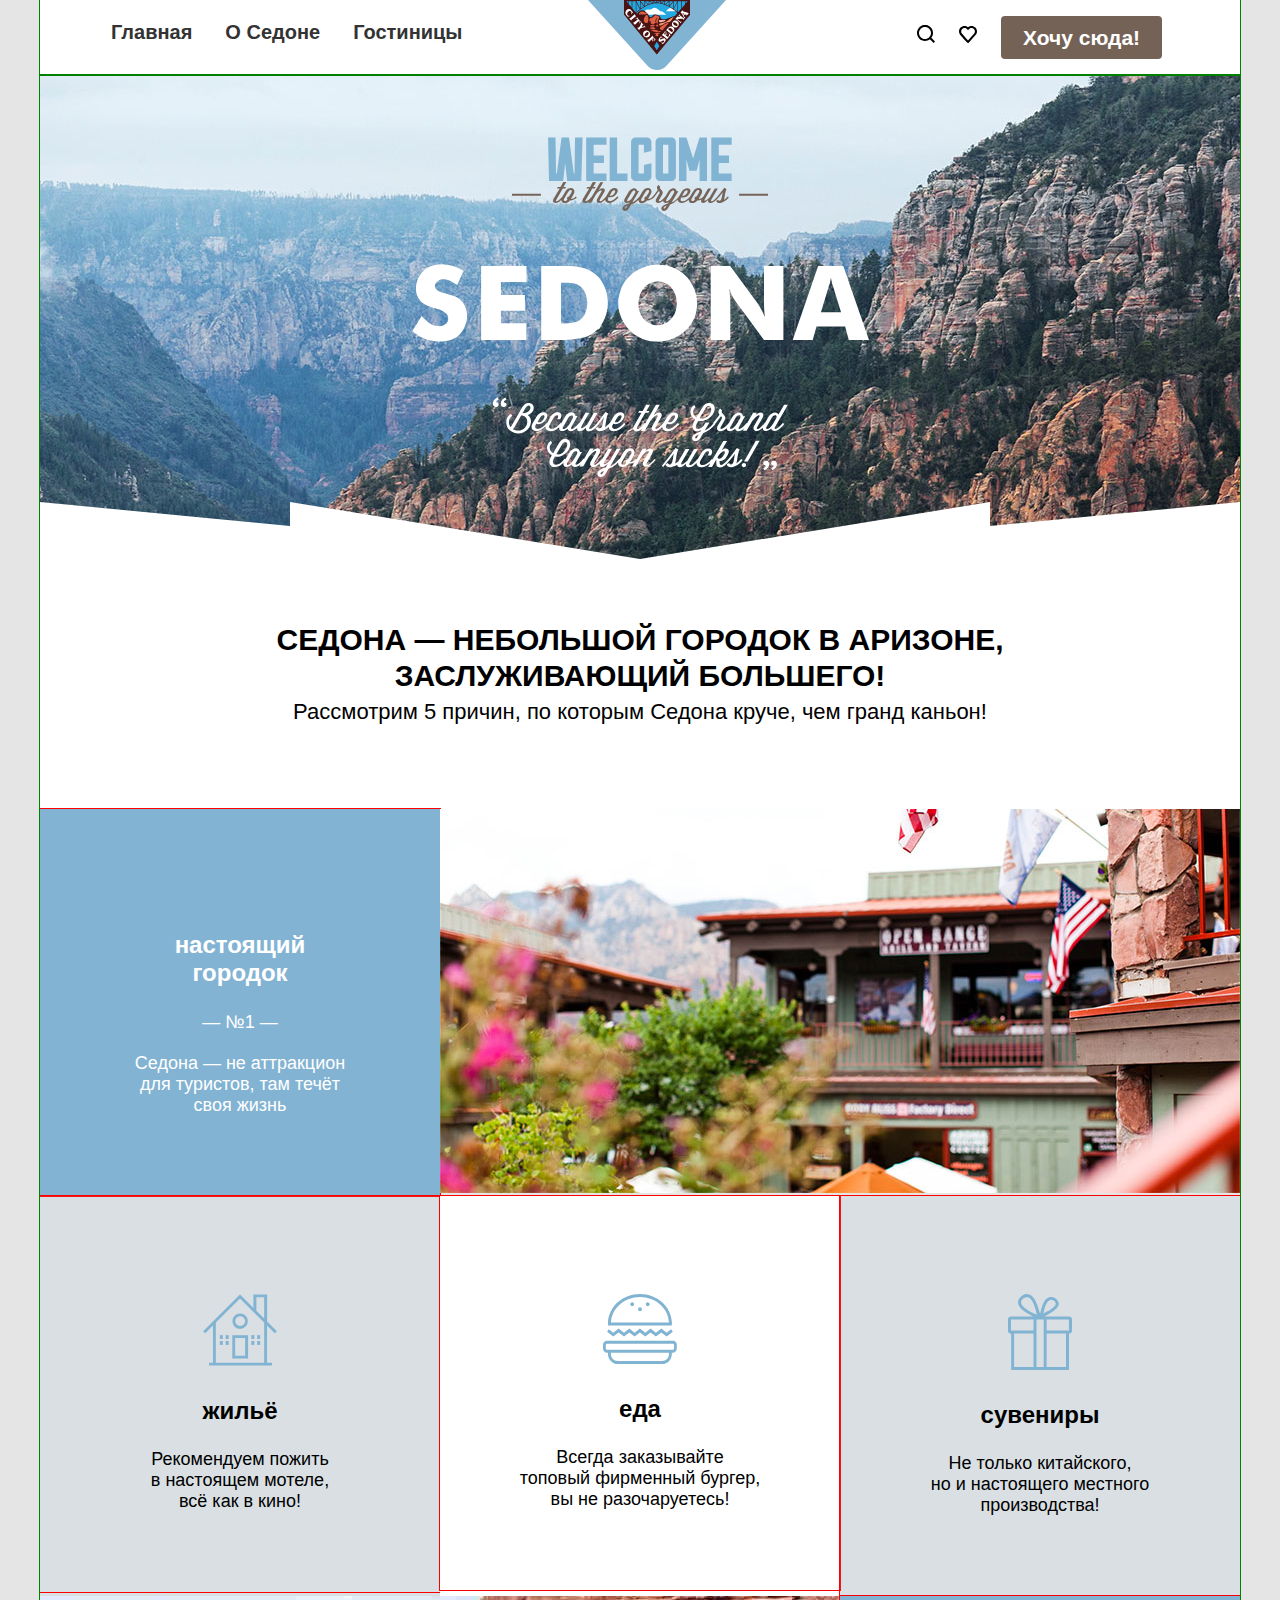
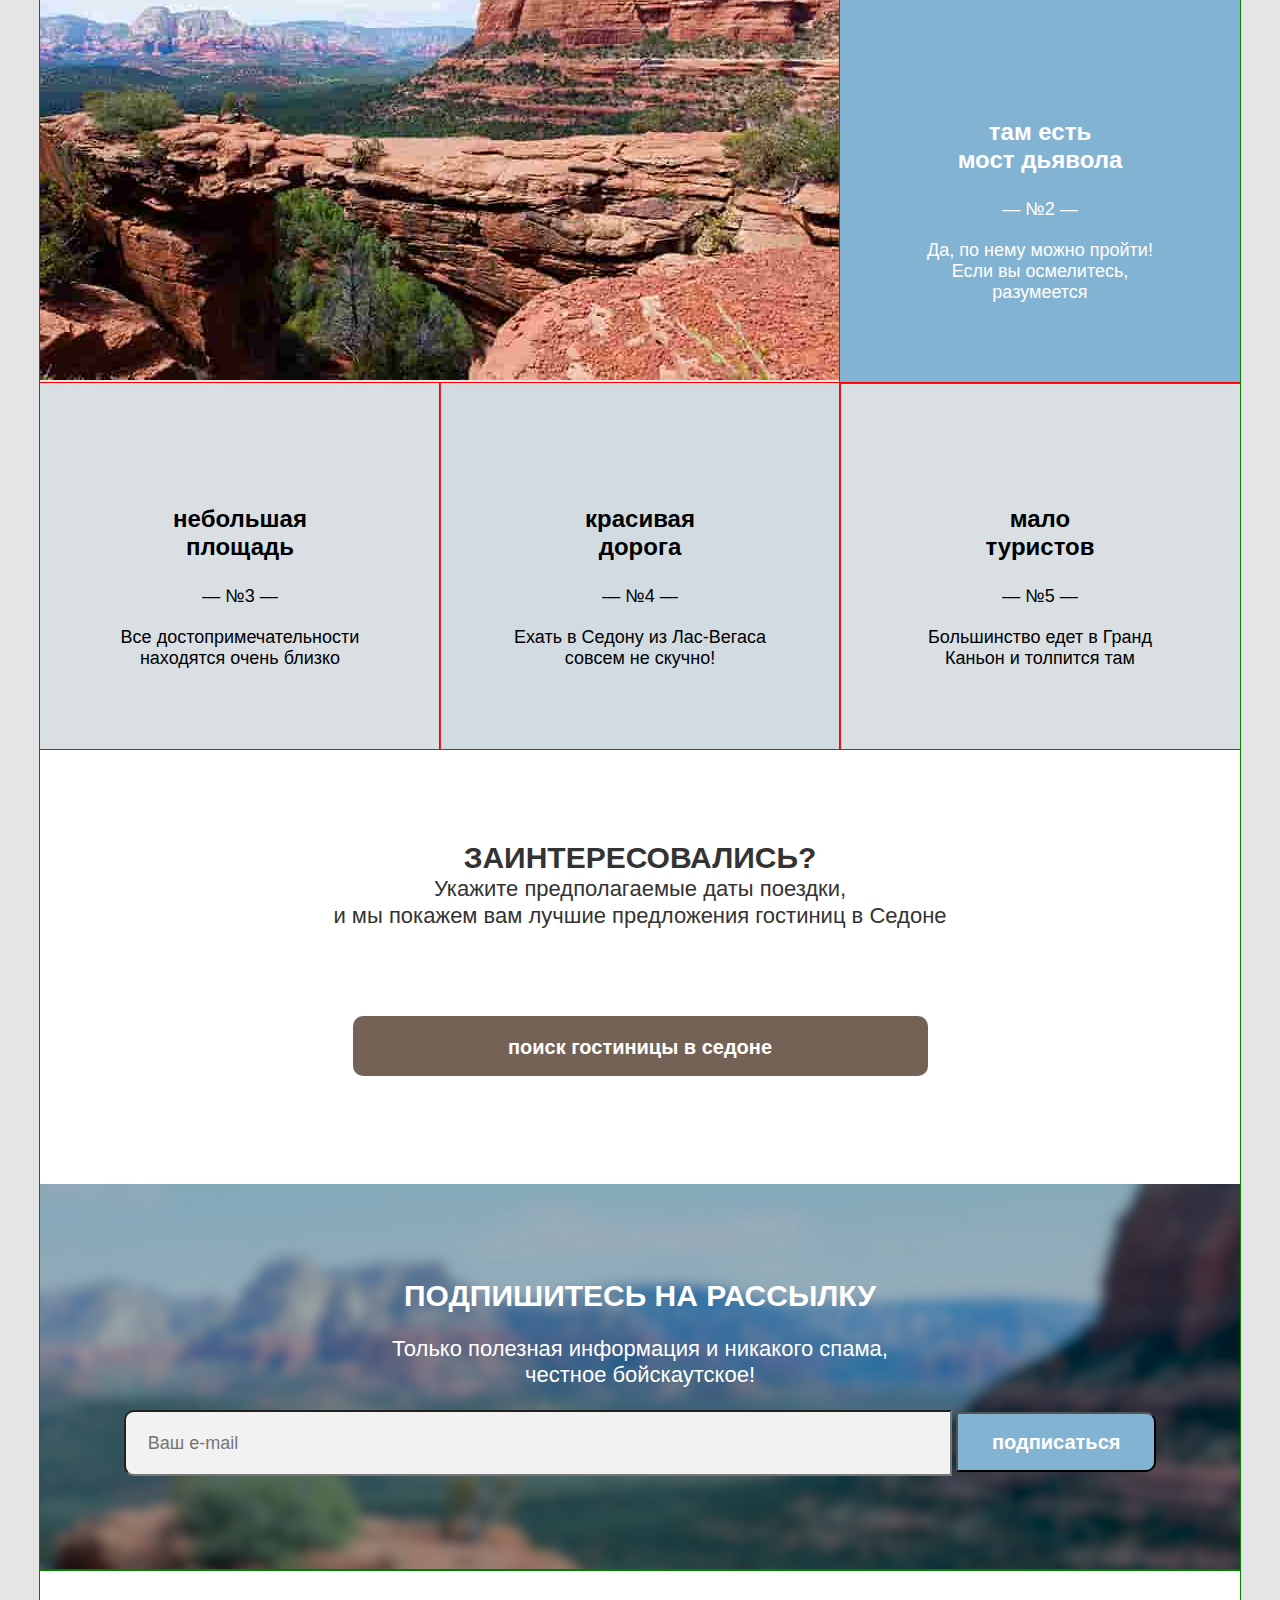
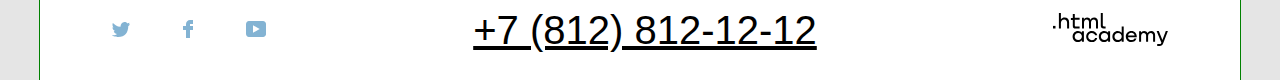
==== commit de9a29cd: "dnjhfz cnhfybwf" ====
--- a/index.html
+++ b/index.html
@@ -177,11 +177,11 @@
 		  Только полезная информация и никакого спама,<br>честное бойскаутское!
         </p>
 		  <form class="e-mail" action="https://echo.htmlacademy,ru/" method="post">
-		    <input type="email" name="mail" placeholder="Ваш e-mail">
+		    <input class="email" type="email" name="mail" placeholder="Ваш e-mail">
 			<button class="button button-mailing" type="submit">подписаться</button>
 		  </form>
       </section>
-	</div>  
+	</div>   
 	</main>
 	<div class="wrapper">
 	<footer class="page-footer">
--- a/styles/styles.css
+++ b/styles/styles.css
@@ -92,9 +92,13 @@
 	
 }
 .button-mailing {
+	width: 200px;
+	height: 60px;
 	font-size: 20px;
 	line-height: 26px;
 	background-color: #83B3D3;
+	border-radius: 0 10px 10px 0;
+	
 }
 ul {
 	list-style: none;/*это пока временно*/
@@ -253,9 +257,15 @@
 	padding-top: 91px;
 	padding-bottom: 108px;
 }
-.mailing {
-	padding: 94px 0;
-	color: #ffffff;
+.email {
+	width: 800px;
+	height: 60px;
+	padding-left: 22px;
+	font-size: 18px;
+	line-height: 26px;
+	color: #ffffff;
+	background-color: #F2F2F2;
+	border-radius: 10px 0 0 10px;
 }
 
 /*вторая страницв    -  гостиницы*/
@@ -280,6 +290,8 @@
 	color: #ffffff;
 }
 .mailing {
+	padding: 94px 0;
+	color: #ffffff;
 	background-image: url("../images/nature.jpg");
 	background-size: 1200px auto;
 	background-repeat: no-repeat;
@@ -299,6 +311,7 @@
 	font-size: 60px;
 	line-height: 77px;
 	font-weight: 700;
+	text-align: center;
 }
 .breadrumbs-link {
 	font-size: 16px;
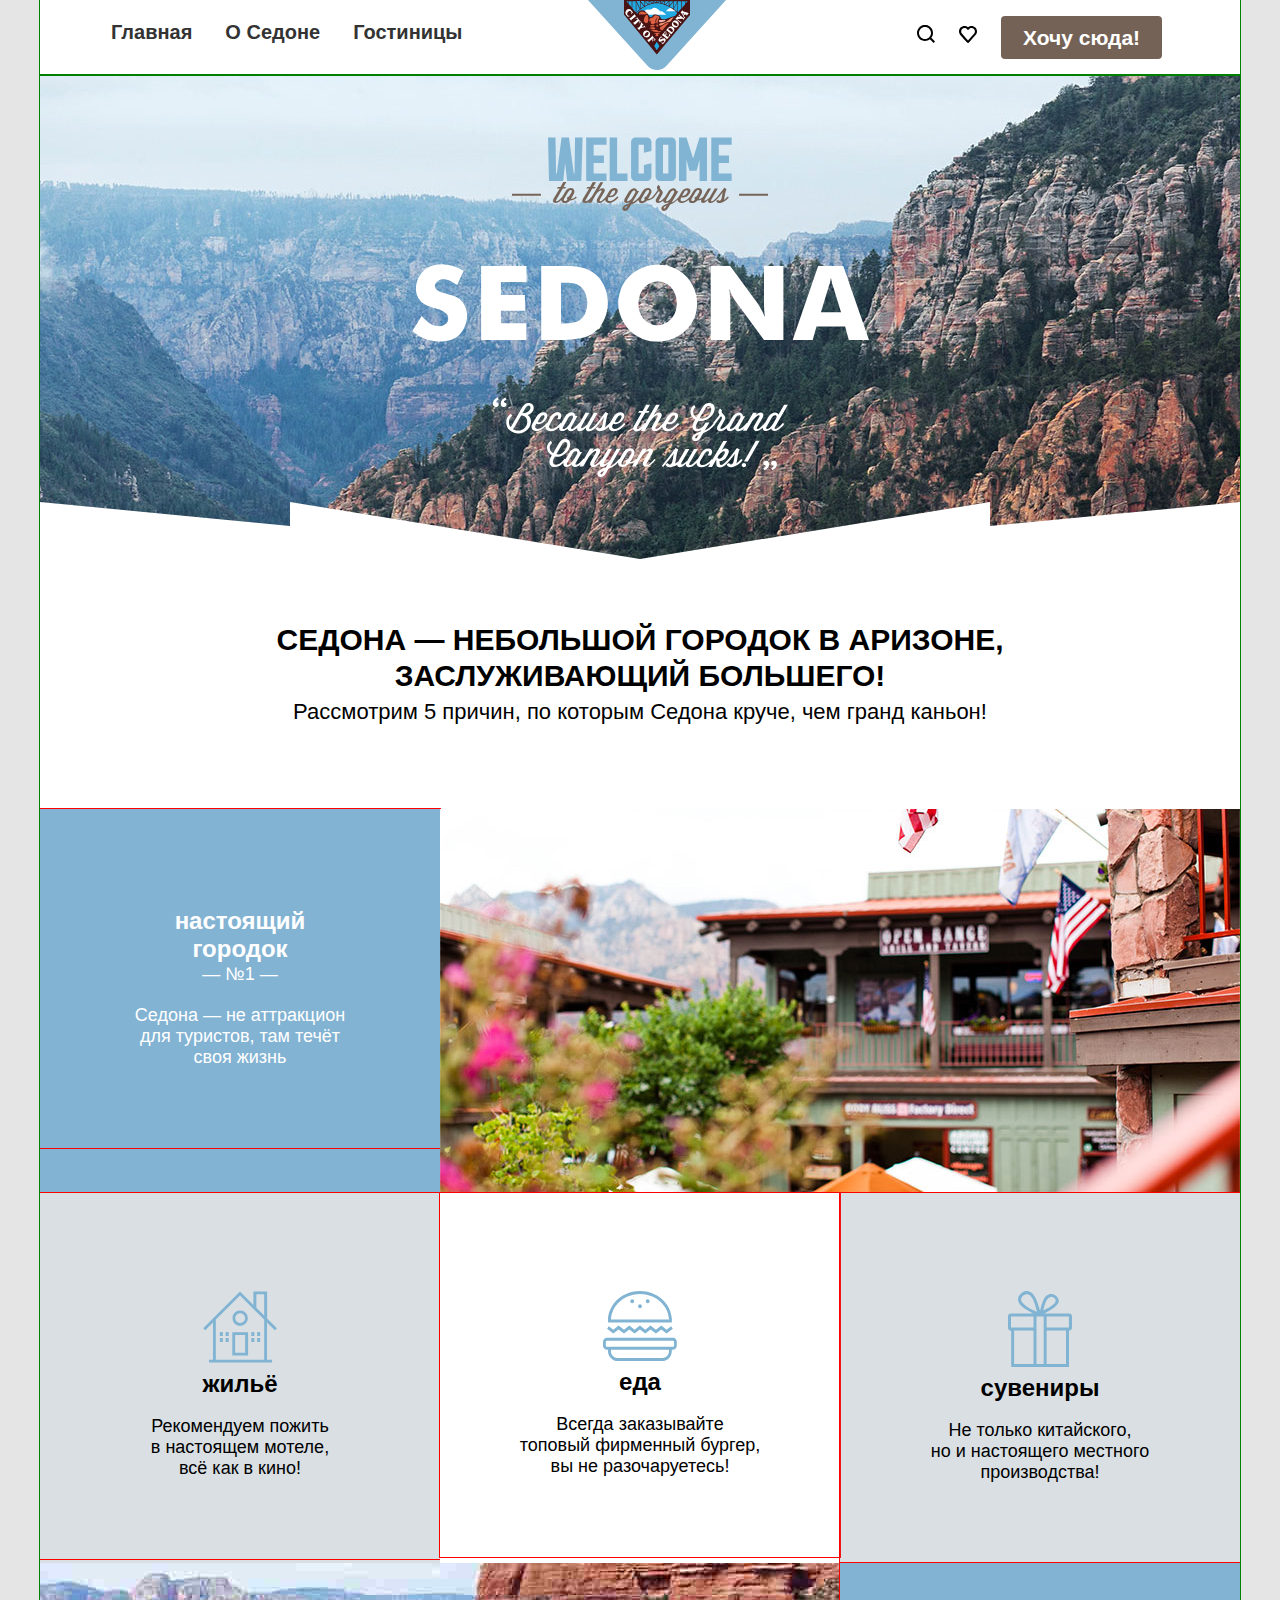
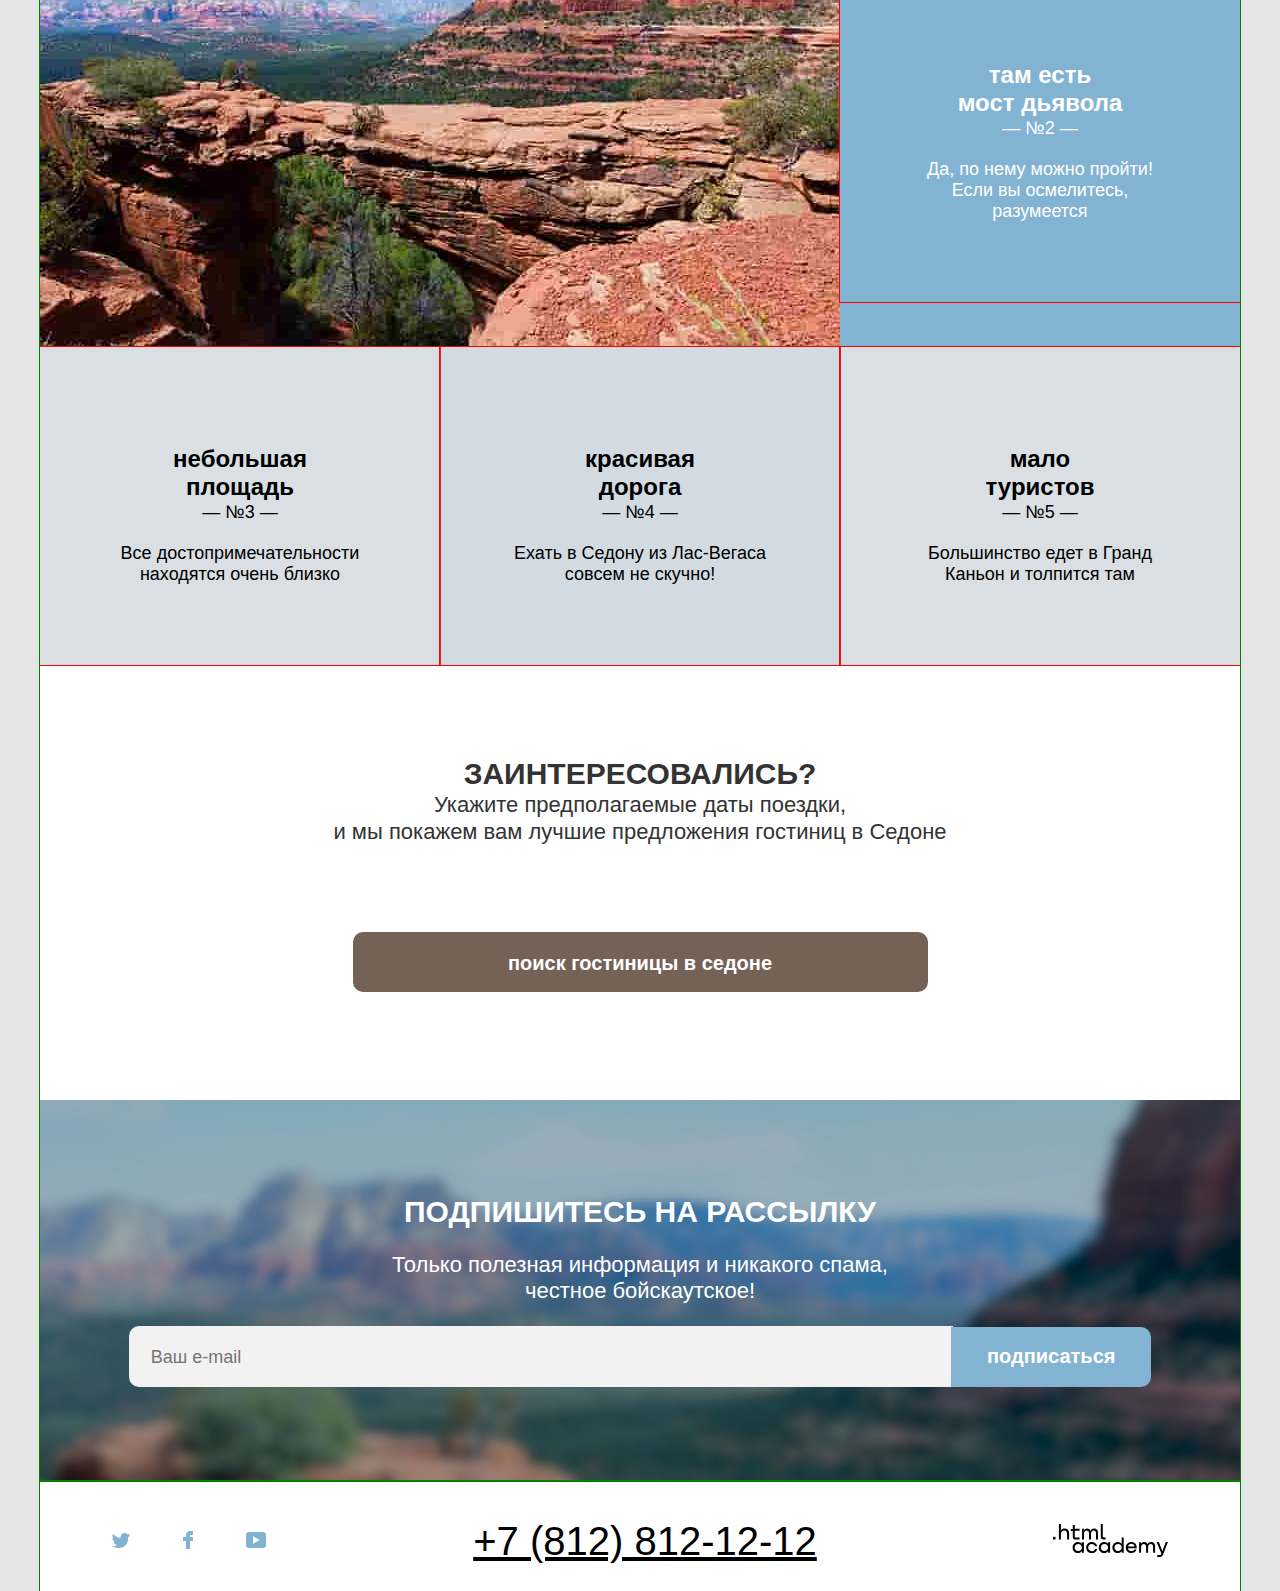
==== commit 6cbd3eb8: "ДЗ -Декоративные элементы на главной странице" ====
--- a/index.html
+++ b/index.html
@@ -21,7 +21,7 @@
 		   </li>
 		 </ul>
 	   
-	     <a href="#"><img class="logo" src="images/logo.svg" width="138" height="70" alt="Лотип города Седона"></a><!--логотип-->
+	     <a href="#"><img class="logo" src="images/logo.svg" width="138" height="70" alt="Лотип города Седона"></a>
 	   
 	     <ul class="navigation-user">
 		   <li class="navigation-item-user">
--- a/styles/styles.css
+++ b/styles/styles.css
@@ -46,6 +46,10 @@
   color: #333333;
   background-color: #E5E5E5; /*разобраться с думя волосами и с градиентом! */
 }
+h1, h2, h3 {
+	margin: 0;
+	padding: 0;
+}
 .visuality-hidden {
 	position: absolute;
 	width: 1px;
@@ -65,6 +69,7 @@
 	color: #ffffff;
 	background-color: #756257;
 	font-weight: 700;
+	border: none;
 }
 .button-nav {
 	width: 160px;
@@ -98,7 +103,7 @@
 	line-height: 26px;
 	background-color: #83B3D3;
 	border-radius: 0 10px 10px 0;
-	
+	padding-bottom: 3px;
 }
 ul {
 	list-style: none;/*это пока временно*/
@@ -259,13 +264,16 @@
 }
 .email {
 	width: 800px;
-	height: 60px;
+	height: 60px;   
 	padding-left: 22px;
+	padding-bottom: 0;
 	font-size: 18px;
 	line-height: 26px;
 	color: #ffffff;
 	background-color: #F2F2F2;
 	border-radius: 10px 0 0 10px;
+	margin-right: -6px;
+	border: none;
 }
 
 /*вторая страницв    -  гостиницы*/
@@ -306,19 +314,69 @@
 	background-image: url("../images/hotels-background.jpg");
 	background-size: 100%;
 	background-repeat: no-repeat;
+	padding-left: 71px;
+	padding-top: 35px;
+	padding-bottom: 83px;
+	outline: 2px solid red;
+}
+.choise-hotels {
+	display: flex;
+}
+.form-part {
+	display: flex;
+	flex-direction: column;
+	border: none;
+}
+.form-part legend {
+	font-size: 20px;
+	line-height: 26px;
+	margin-bottom: 30px;
+}
+.form-part-coste legend {
+	font-size: 20px;
+	line-height: 26px;
+	margin-bottom: 30px;
+}
+.form-part-coste {
+	display: flex;
+	border: none;
+}
+.number {                            
+	opacity: 0.5;
+	border: 2px solid #ffffff; /*нет реакции!!!*/
+	color: #ffffff; /*нет реакции!!!*/
+}
+.submit-reset {
+	display: flex;
+	flex-direction: column;
 }
 .page-title-hotels {
 	font-size: 60px;
 	line-height: 77px;
 	font-weight: 700;
-	text-align: center;
+}
+.breadrumbs {
+	display: flex;
+	margin: 0;
+	padding: 0;
 }
 .breadrumbs-link {
 	font-size: 16px;
 	line-height: 21px;
 	color: inherit;
 }
-
+.breadrumbs-to-index {
+	margin-right: 10px;
+}
+.mailing-hotels {
+	outline: 2px solid red;/*временно*/
+	background-color: #ffffff;
+	background-image: none;
+	color: #000000;
+}
+.bottom-text-mailing-hotels {
+	color: #000000;
+}
 /*футер*/
 
 .page-footer {
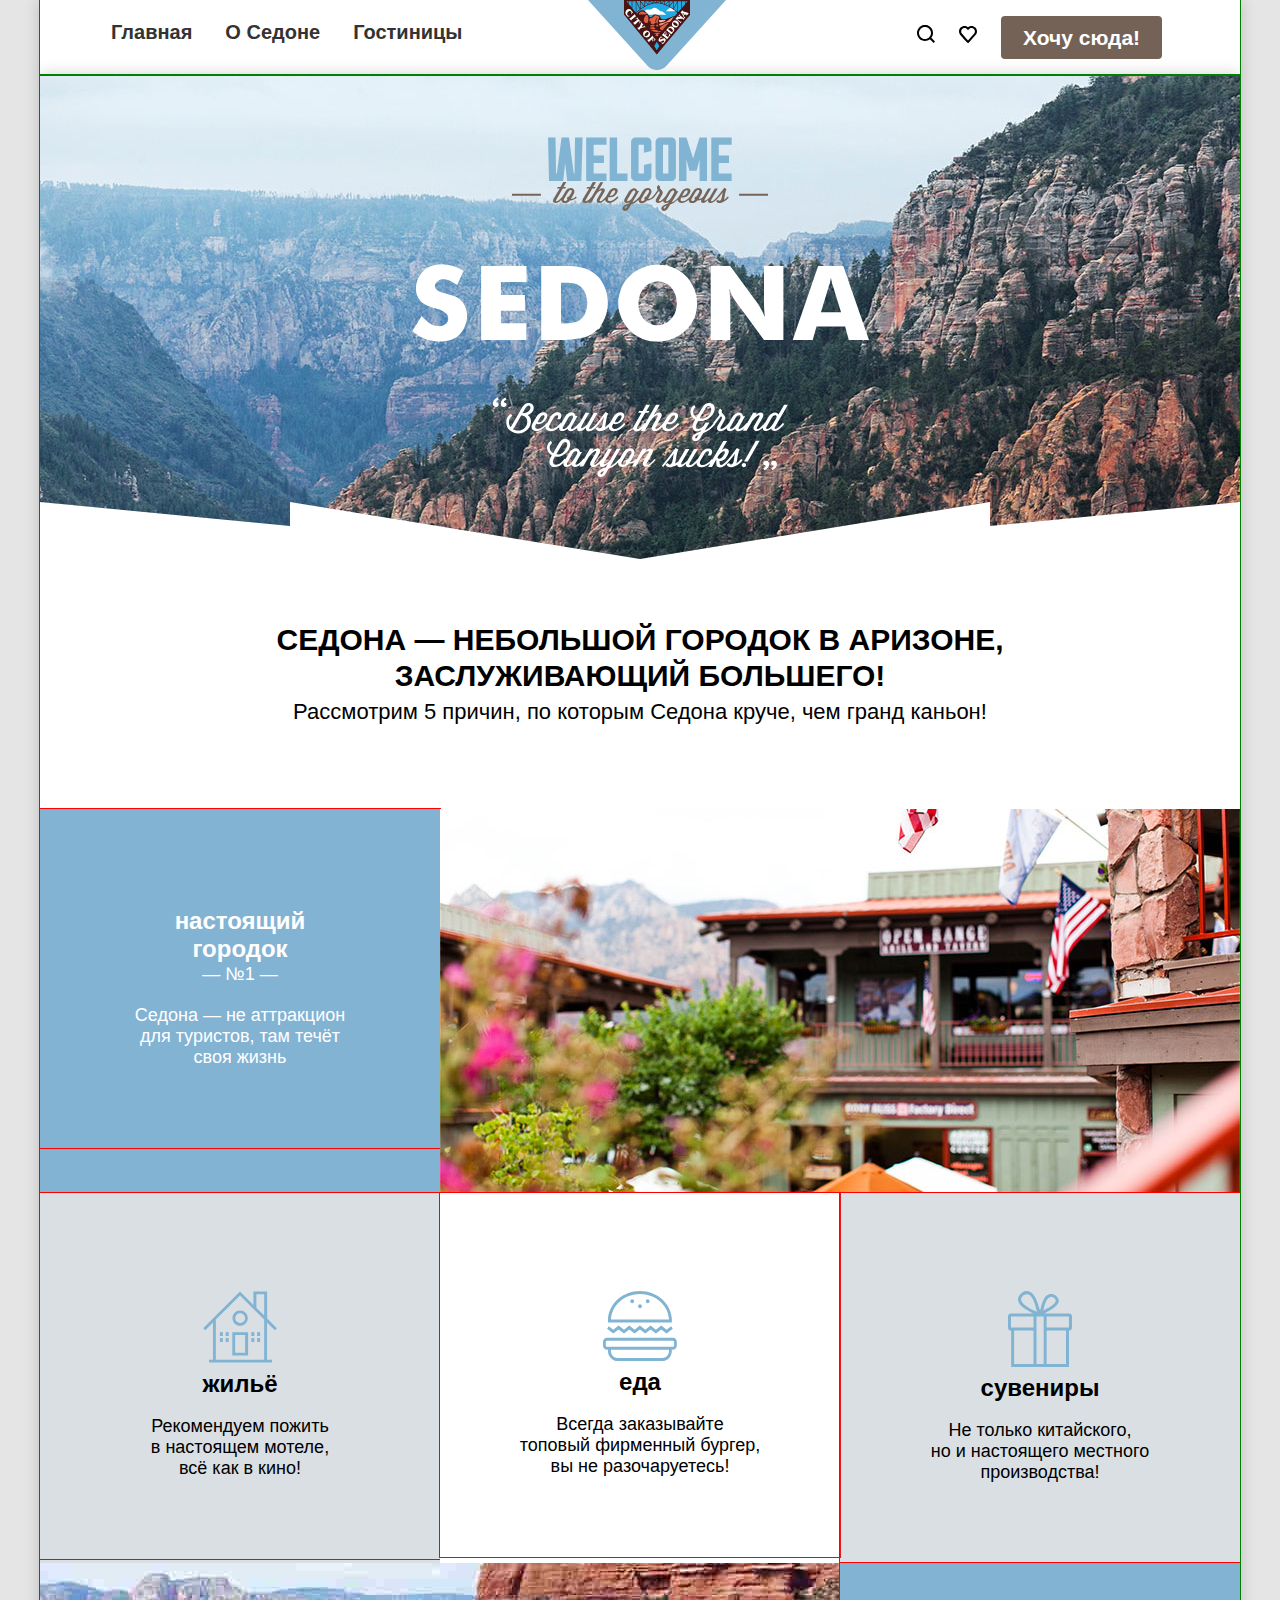
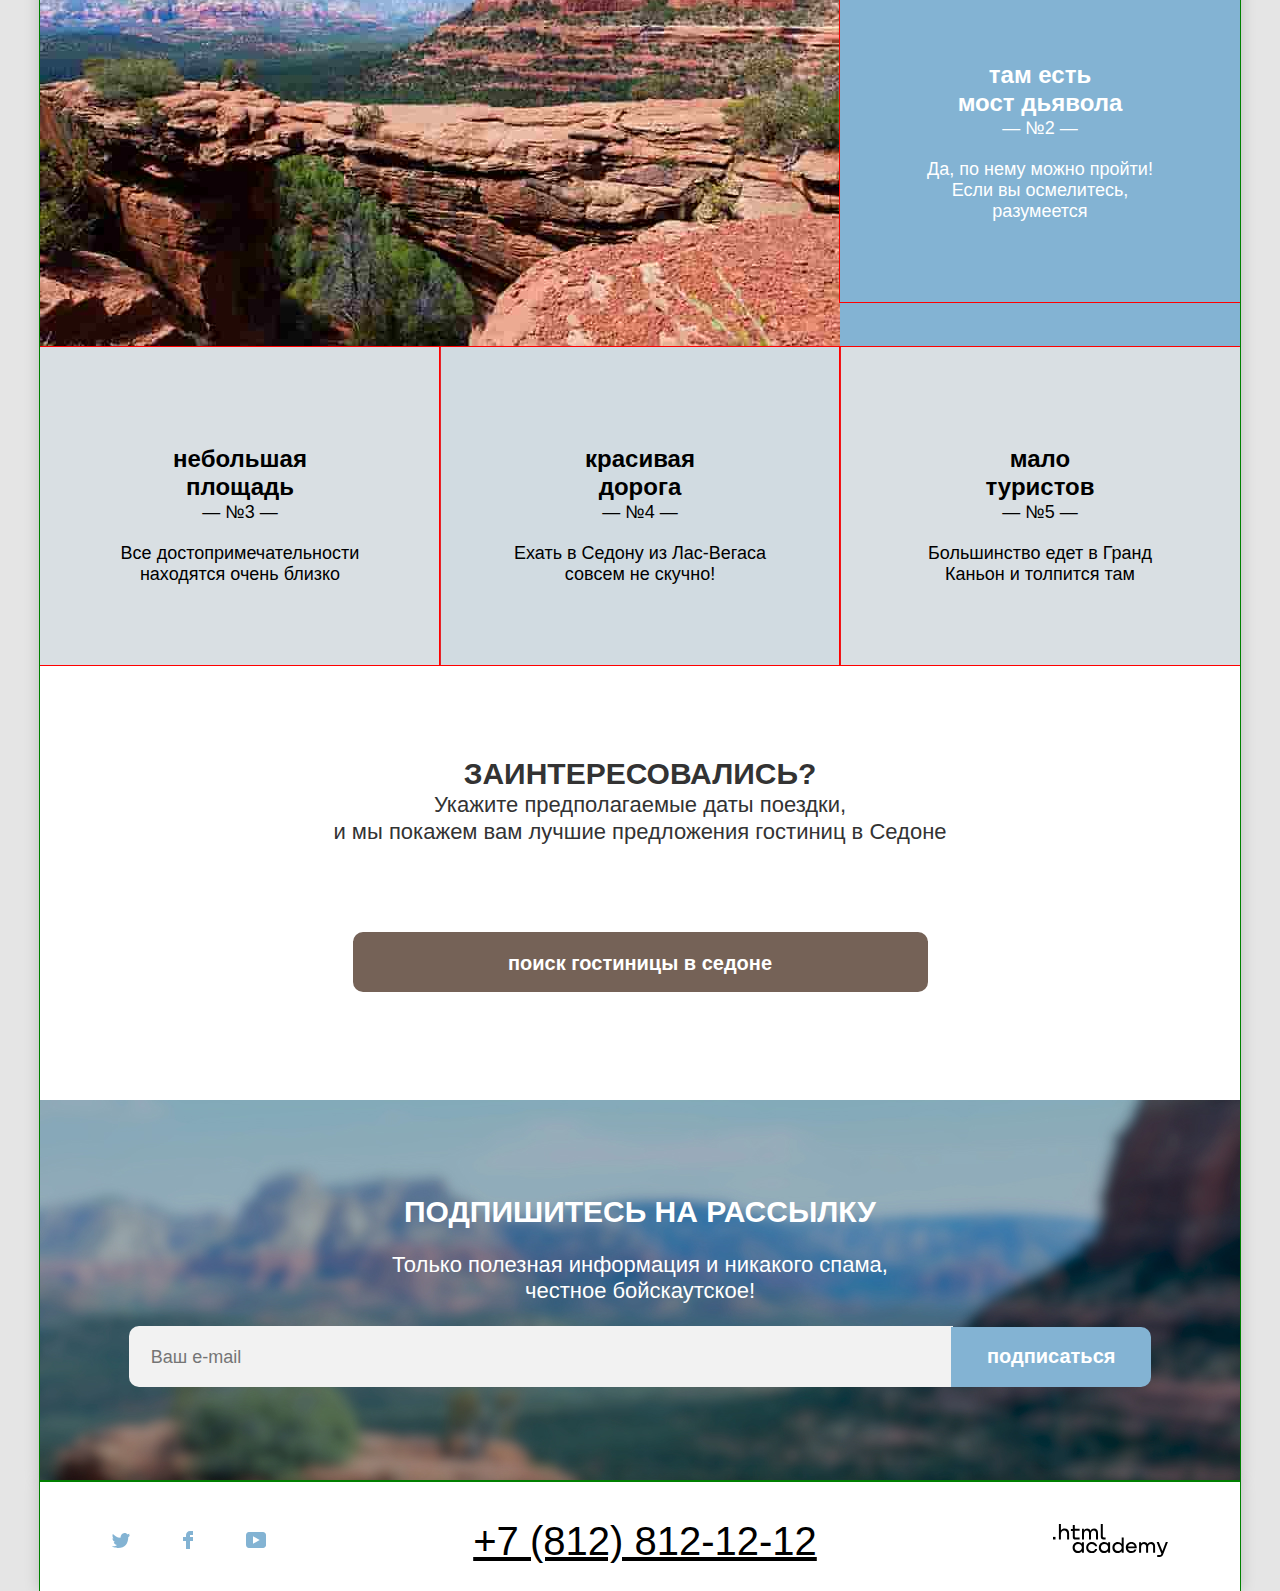
==== commit 08a474fb: "тень у body" ====
--- a/index.html
+++ b/index.html
@@ -37,7 +37,7 @@
 			   <span class="visuality-hidden">
 			     В избранное
 			   </span>
-               <img src="images/favourites.svg" width="18" height="17" alt="в избранное">			   
+               <img class="favorites" src="images/favourites.svg" width="18" height="17" alt="в избранное">			   
 			 </a>
 		   </li>
 		   <li class="navigation-item-user ">
@@ -85,7 +85,7 @@
 	   <img class="img-main" src="images/sedona-town.jpg" width="800" height="384" alt="Кафе в городке">
        
 		 <ul class="sedona-info-list">
-		   <li class="sedona-info-item background-1">
+		   <li class="sedona-info-item">
 		   <img src="images/housing.svg" width="74" height="72" alt="жильё">
 		     <h3 class="sedona-info-title">жильё</h3>
 		     <p class="sedona-info-description">
@@ -103,7 +103,7 @@
 		   </li>
 	   </ul>
        <ul class="sedona-info-list">	   
-		   <li class="sedona-info-item background-1">
+		   <li class="sedona-info-item">
 		   <img src="images/souvenirs.svg" width="64" height="76" alt="сувениры">
 		     <h3 class="sedona-info-title">сувениры</h3>
 		     <p class="sedona-info-description">
@@ -114,7 +114,7 @@
 		
 	     <img class="img-main" src="images/bridge.jpg" width="800" height="384" alt="Мост дьявола">
 		 
-         <ul class="sedona-info-list width-foto">	   
+         <ul class="sedona-info-list">	   
            <li class="sedona-info-item">
 		     <h3 class="sedona-info-title">там есть<br>мост дьявола</h3>
 		     <span class="advantages-number">
@@ -126,7 +126,7 @@
 		   </li>
 		</ul>
         <ul class="sedona-info-list">		
-           <li class="sedona-info-item background-1">
+           <li class="sedona-info-item">
 		     <h3 class="sedona-info-title">небольшая<br>площадь</h3>
 		     <span class="advantages-number">
 		       — №3 —
@@ -137,7 +137,7 @@
 		   </li>
 		</ul>
         <ul class="sedona-info-list">		
-           <li class="sedona-info-item background-2">
+           <li class="sedona-info-item">
 		     <h3 class="sedona-info-title">красивая<br>дорога</h3>
 		     <span class="advantages-number">
 		       — №4 —
@@ -148,7 +148,7 @@
 		   </li>
 		</ul> 
         <ul class="sedona-info-list">		
-           <li class="sedona-info-item background-1">
+           <li class="sedona-info-item">
 		     <h3 class="sedona-info-title">мало<br>туристов</h3>
 		     <span class="advantages-number">
 		       — №5 —
--- a/styles/styles.css
+++ b/styles/styles.css
@@ -44,7 +44,7 @@
   font-size: 16px;
   line-height: 24px;
   color: #333333;
-  background-color: #E5E5E5; /*разобраться с думя волосами и с градиентом! */
+  background-color: #e5e5e5;
 }
 h1, h2, h3 {
 	margin: 0;
@@ -64,6 +64,7 @@
 	width: 1200px;
 	margin: 0 auto;
 	outline: 1px solid green; /*временно*/
+	box-shadow: 0 0 15px rgba(0, 0, 0, 0.2);
 }
 .button {
 	color: #ffffff;
@@ -152,6 +153,16 @@
 	display: block;
 	margin: 0 auto;
 }
+.favorites::after {   /*Не работает !*/
+	content: "";
+	width: 19px;
+	height: 19px;
+	border-radius: 50%;
+	background-color: #7db54f;
+	position: absolute;
+	left: 929px;
+	top: 14px;
+}
 
 /*main-index*/
 .invitation {
@@ -243,7 +254,7 @@
 .sedona-info-item {
 	width: 400px;
 	padding-top: 98px;
-	padding-bottom: 62px; /*тут помаеету д быть 77, но при этом ломается???*/
+	padding-bottom: 62px; /*тут по макету д быть 77, но при этом ломается???*/
 	outline: 1px solid red;
 }
 .sedona-info-title {
@@ -377,6 +388,21 @@
 .bottom-text-mailing-hotels {
 	color: #000000;
 }
+.selected {
+	padding-left: 71px;
+	padding-top: 20px;
+	padding-bottom: 20px;
+}
+.selected-title {
+	font-weight: 700;
+	font-size: 30px;
+	line-height: 39px;
+	margin-right: 211px;
+}
+.selected-housing {
+	outline: 1px solid red;
+	margin: 31px;
+}
 /*футер*/
 
 .page-footer {
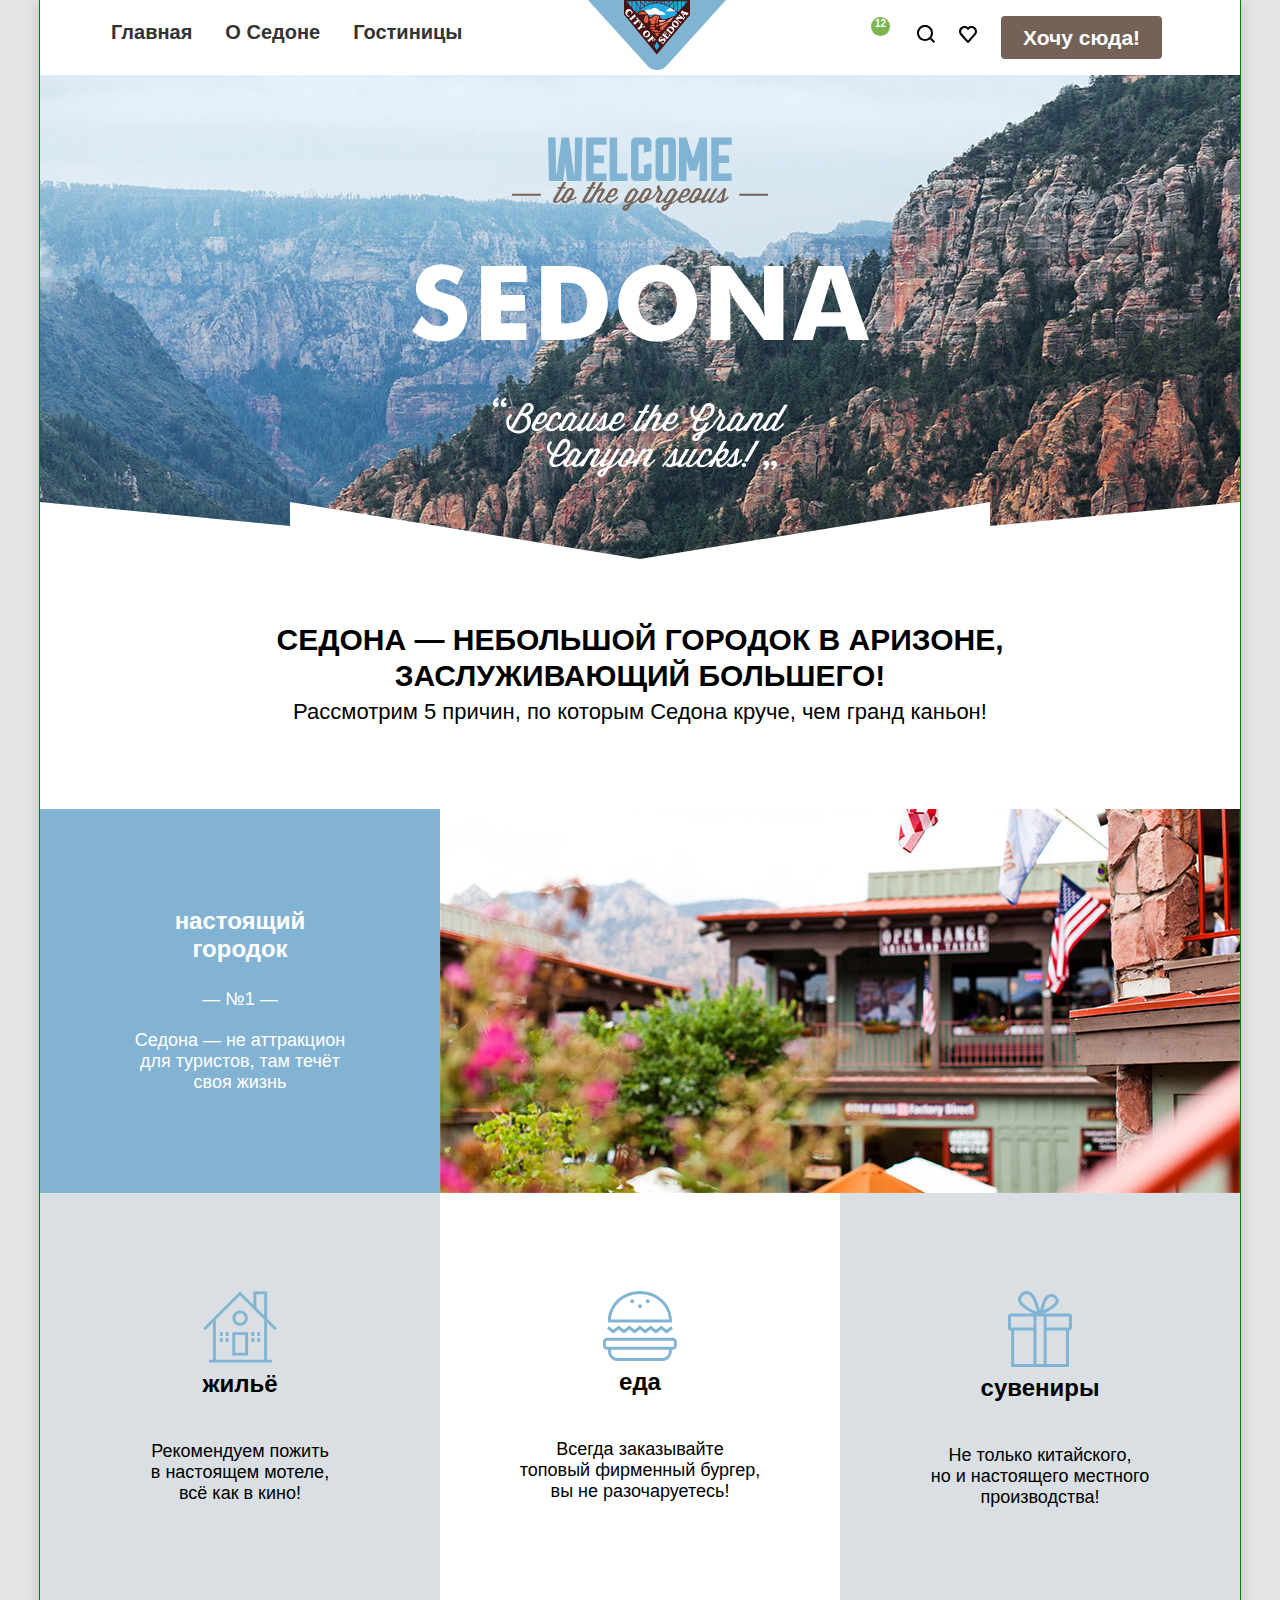
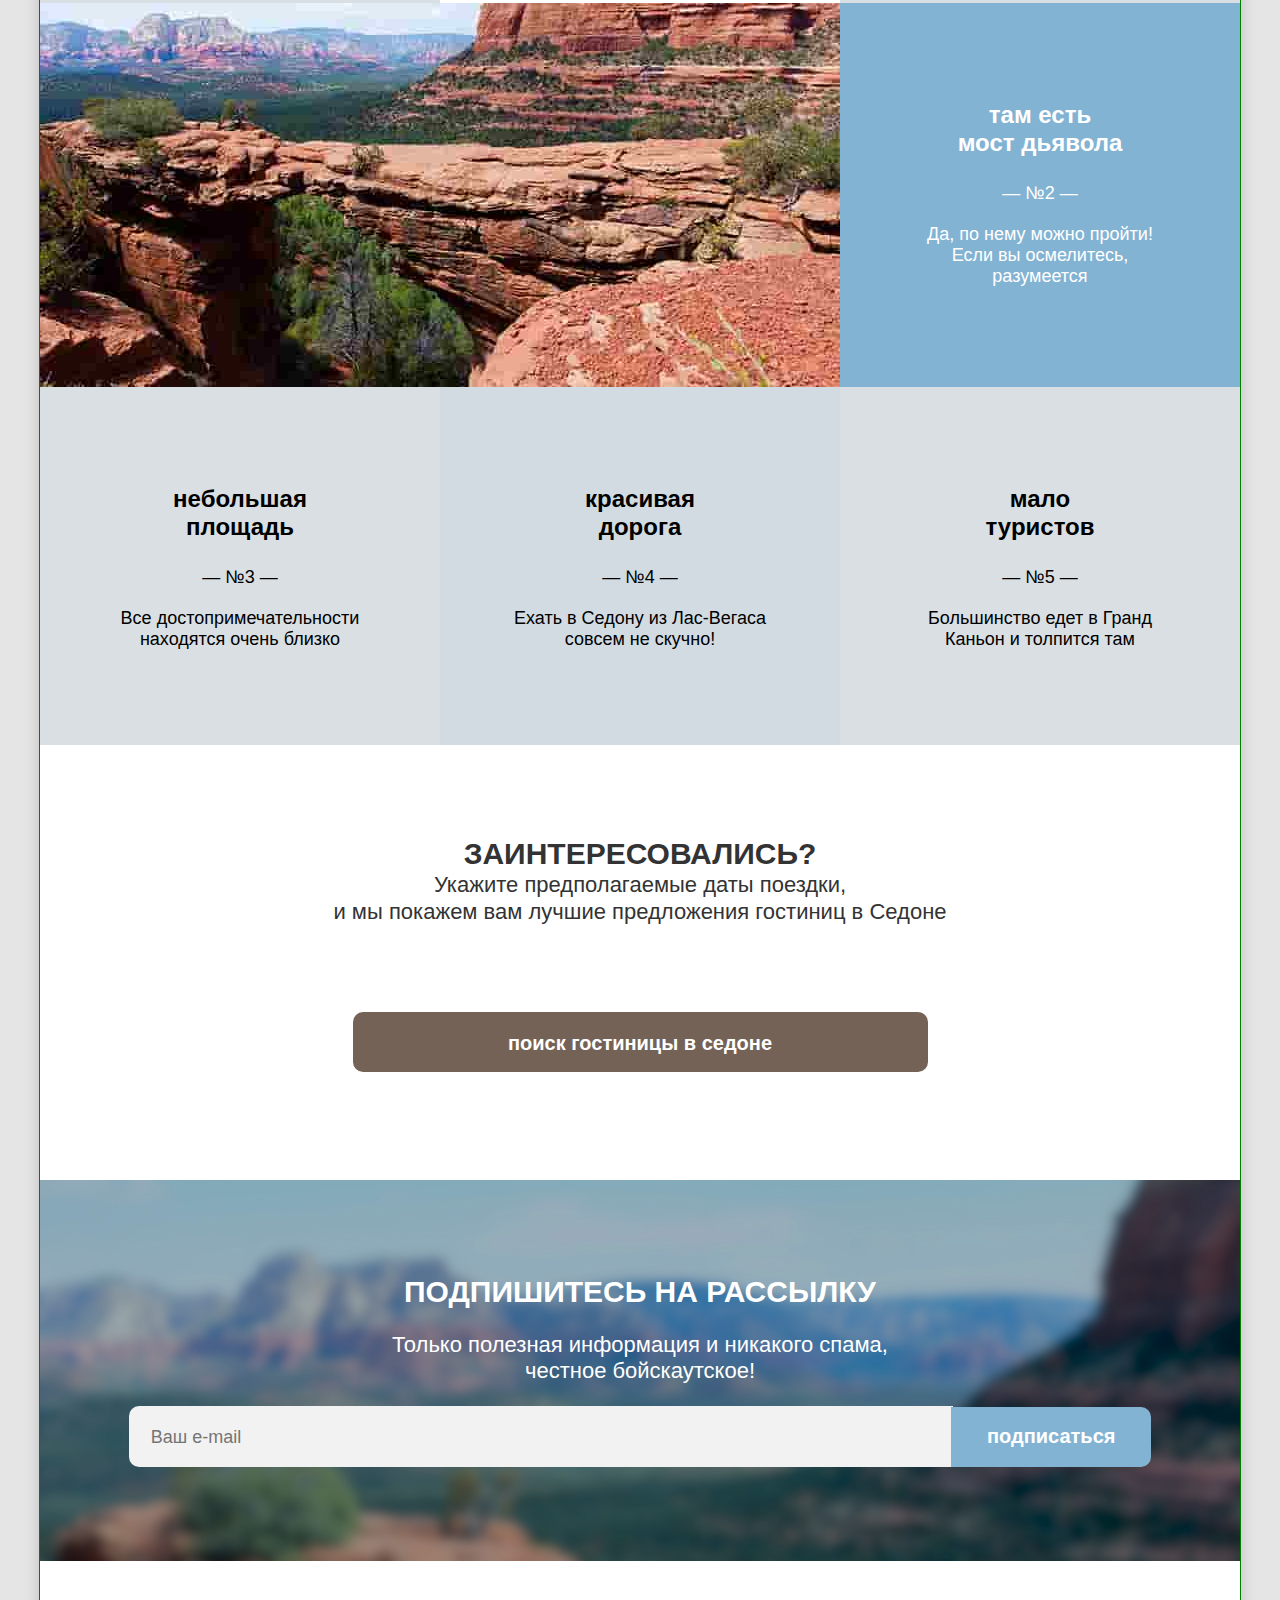
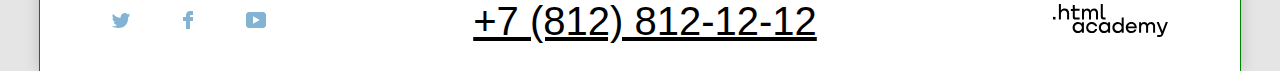
==== commit 74361808: "замечания исправлены" ====
--- a/index.html
+++ b/index.html
@@ -40,16 +40,14 @@
                <img class="favorites" src="images/favourites.svg" width="18" height="17" alt="в избранное">			   
 			 </a>
 		   </li>
-		   <li class="navigation-item-user ">
+		   <li class="navigation-item-user">
 		     <a class="button button-nav" href="#">Хочу сюда!</a>
 		   </li>
 		 </ul>
 	   </nav>
 	</header>
-	</div> 
+	
     <main class="main-index">
-	<div class="wrapper">
-	
 	<h1 class="visuality-hidden">Седона: Достопримечательности, преимущества и условия жизни в городе</h1> 
 	
 	 <section class="invitation-to-sedona">
@@ -181,9 +179,8 @@
 			<button class="button button-mailing" type="submit">подписаться</button>
 		  </form>
       </section>
-	</div>   
+	<!--</div> -->  
 	</main>
-	<div class="wrapper">
 	<footer class="page-footer">
 	
 	  <section class="footer-social">
--- a/styles/styles.css
+++ b/styles/styles.css
@@ -153,15 +153,20 @@
 	display: block;
 	margin: 0 auto;
 }
-.favorites::after {   /*Не работает !*/
-	content: "";
+.button-nav::after {   
+	content: "12";
 	width: 19px;
 	height: 19px;
 	border-radius: 50%;
 	background-color: #7db54f;
+	font-size: 10px;
+	line-height: 13px;
+	text-align: center;
+	display: table-cell;
+	vertical-align: middle;
 	position: absolute;
-	left: 929px;
-	top: 14px;
+	right: 390px;
+	top: 17px;
 }
 
 /*main-index*/
@@ -219,6 +224,7 @@
 .sedona-info ul:nth-child(7) {
 	color: #ffffff;
 	background-color: #83B3D3;
+	height: 384px;
 }
 .sedona-info ul:nth-child(4) {
 	color: #000000;
@@ -254,13 +260,13 @@
 .sedona-info-item {
 	width: 400px;
 	padding-top: 98px;
-	padding-bottom: 62px; /*тут по макету д быть 77, но при этом ломается???*/
-	outline: 1px solid red;
+	padding-bottom: 77px; 
 }
 .sedona-info-title {
 	font-weight: 700;
 	font-size: 24px;
 	line-height: 28px;
+	padding-bottom: 25px;
 }
 .sedona-info-description, 
 .advantages-number {
